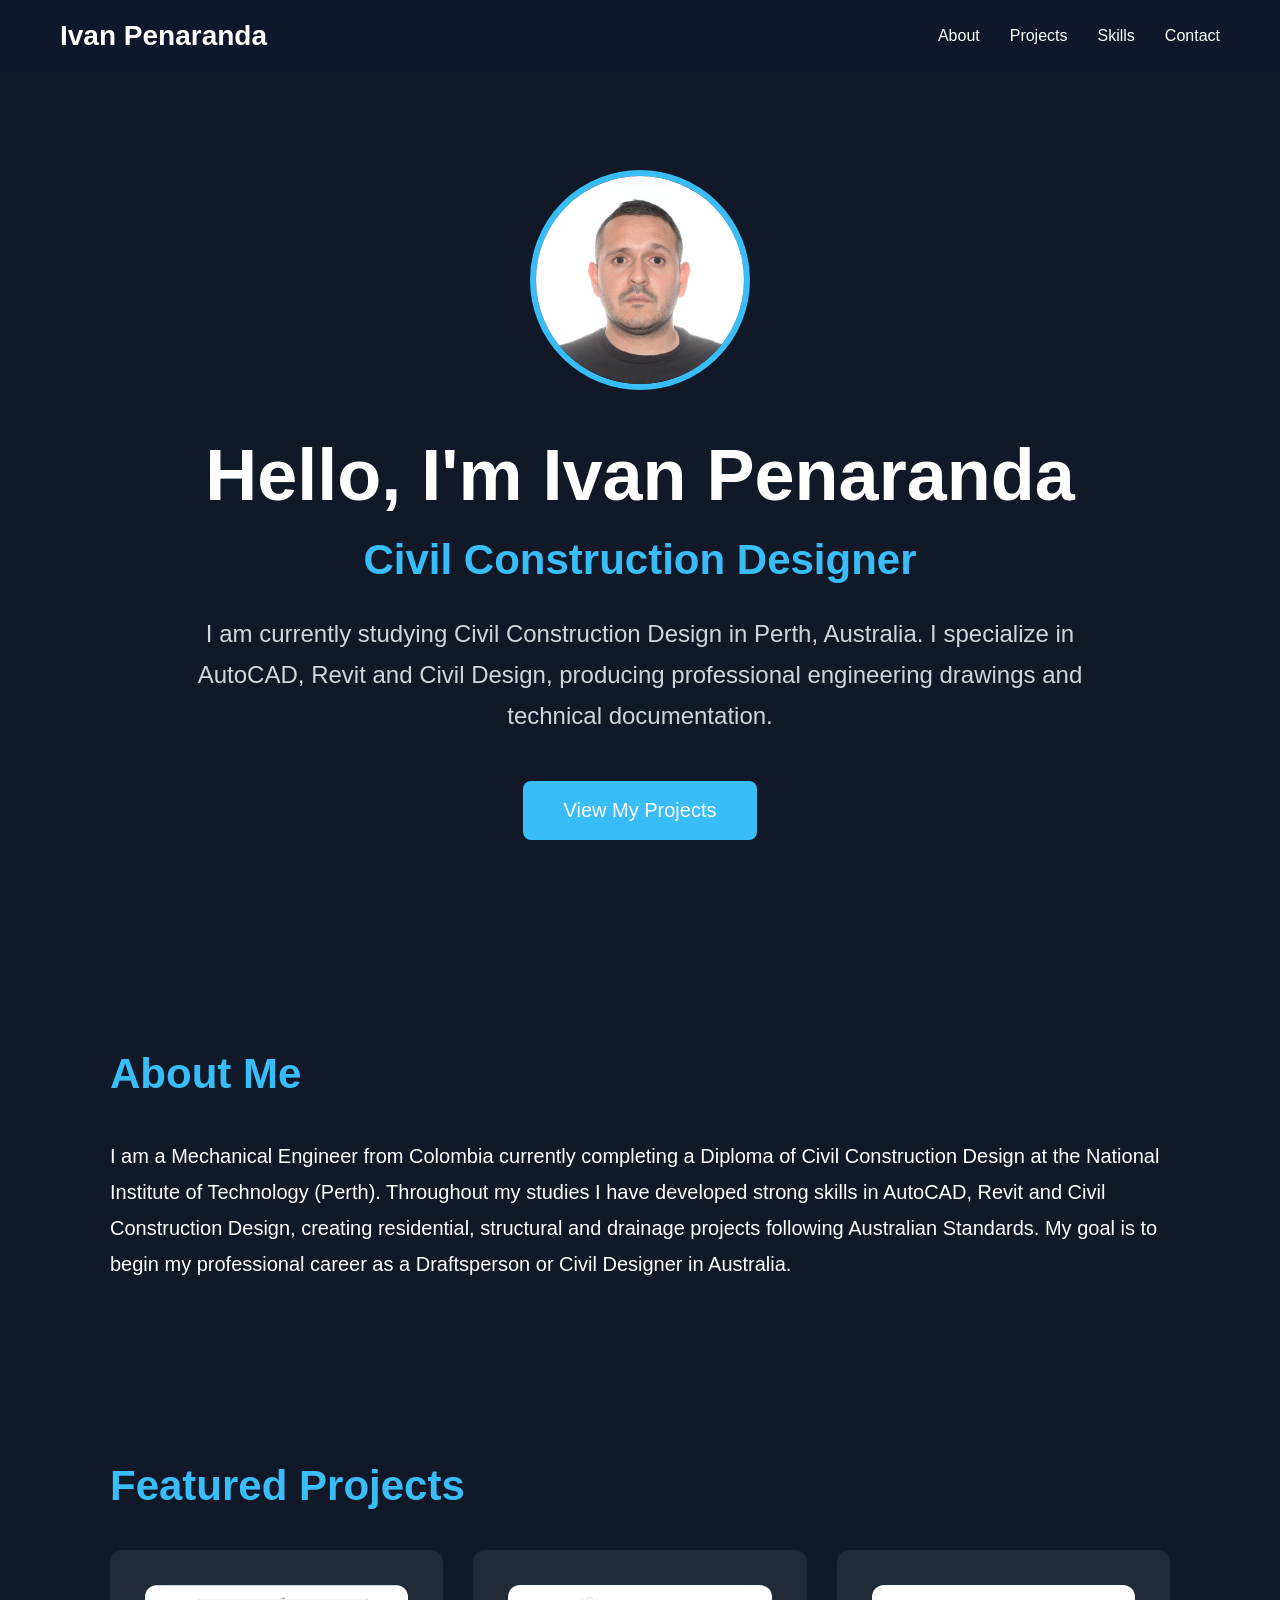
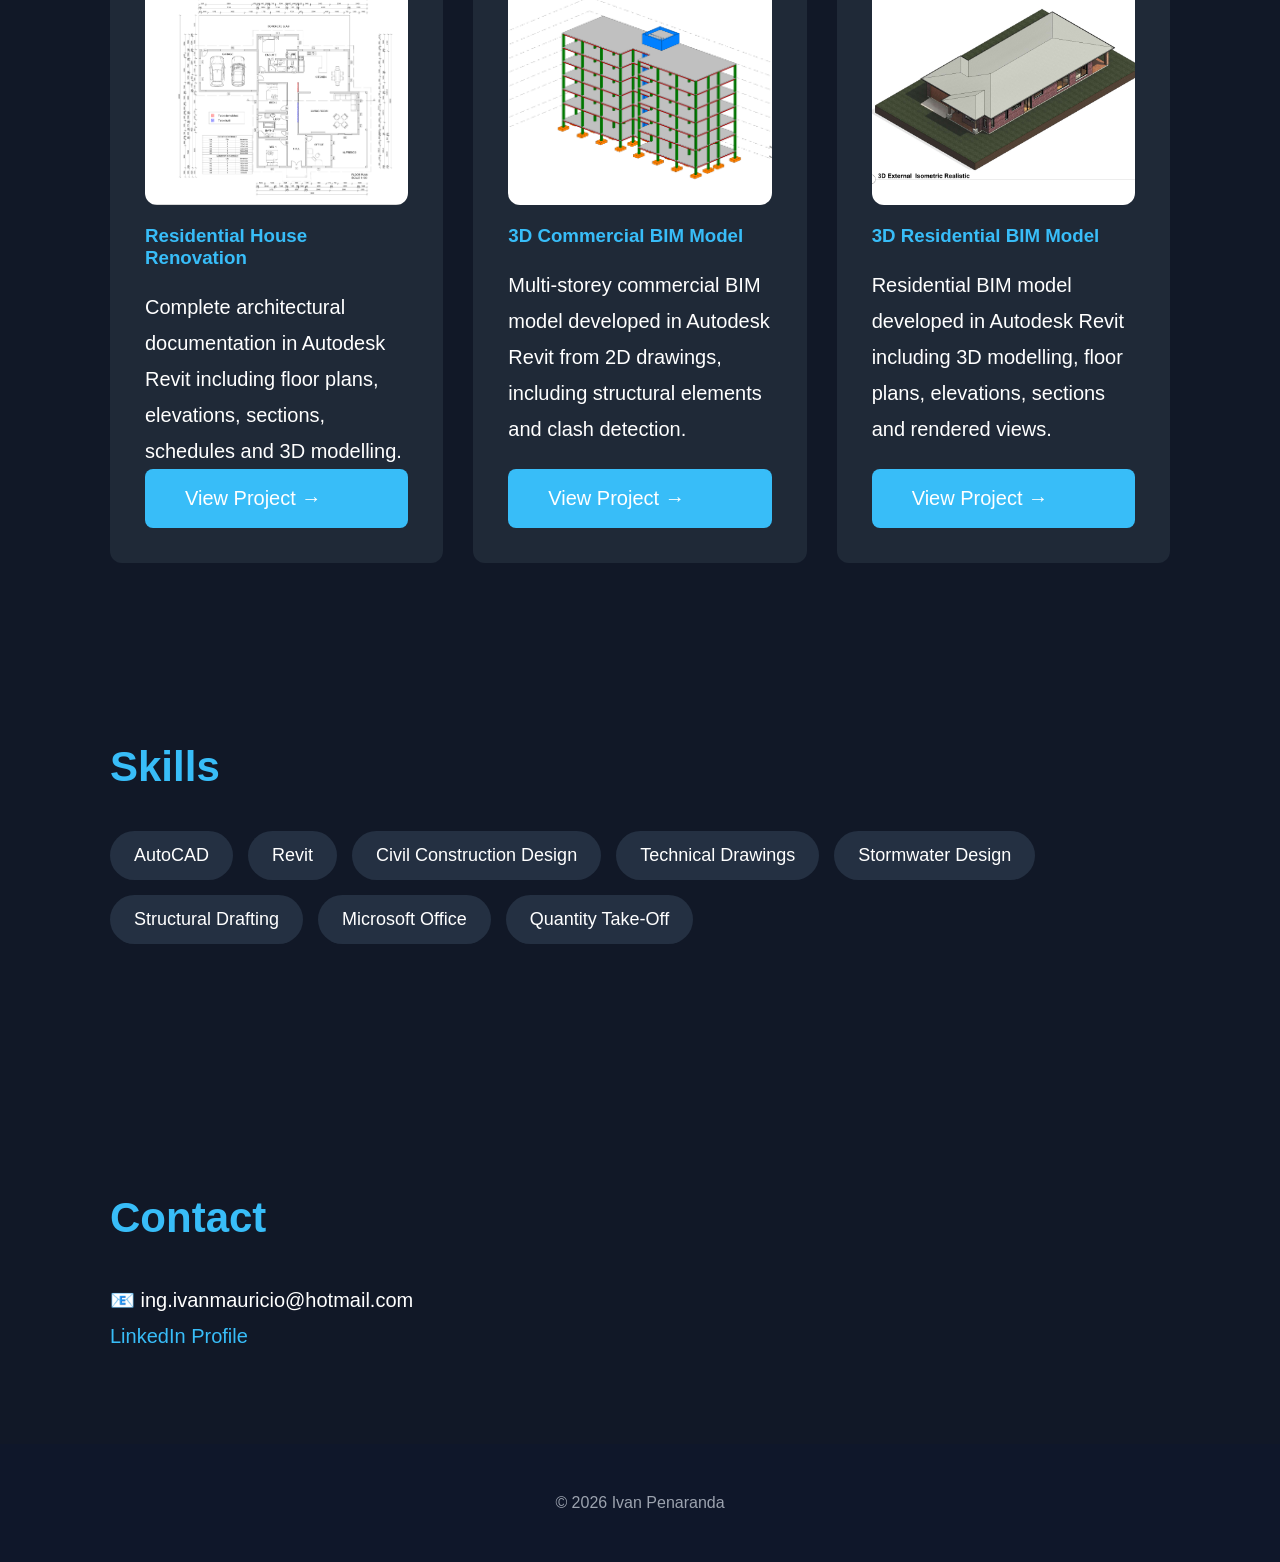
==== index.html @ df00fd28 "qw" ====
<!DOCTYPE html>
<html lang="en">

<head>
    <meta charset="UTF-8">
    <meta name="viewport" content="width=device-width, initial-scale=1.0">

    <title>Ivan Penaranda | Portfolio</title>

    <link rel="stylesheet" href="style.css">
</head>

<body>

    <header>

        <nav>

            <div class="logo">
                Ivan Penaranda
            </div>

            <ul>

                <li><a href="#about">About</a></li>

                <li><a href="#projects">Projects</a></li>

                <li><a href="#skills">Skills</a></li>

                <li><a href="#contact">Contact</a></li>

            </ul>

        </nav>

    </header>

    <section class="hero">

        <img src="images/profile.jpg" alt="Ivan Penaranda">

        <h1>Hello, I'm Ivan Penaranda</h1>

        <h2>Civil Construction Designer</h2>

        <p>

            I am currently studying Civil Construction Design in Perth, Australia.
            I specialize in AutoCAD, Revit and Civil Design, producing professional engineering drawings and technical documentation.

        </p>

        <a href="#projects" class="button">
            View My Projects
        </a>

    </section>

    <section id="about">

        <h2>About Me</h2>

        <p>

            I am a Mechanical Engineer from Colombia currently completing a Diploma of Civil Construction Design at the National Institute of Technology (Perth).

            Throughout my studies I have developed strong skills in AutoCAD, Revit and Civil Construction Design, creating residential, structural and drainage projects following Australian Standards.

            My goal is to begin my professional career as a Draftsperson or Civil Designer in Australia.

        </p>

    </section>

    <section id="projects">

        <h2>Featured Projects</h2>

        <div class="cards">

            <div class="card">

                <img
        src="images/projects/house-renovation.jpg"
        alt="Residential House Renovation"
        class="project-cover"
    >

    <h3>Residential House Renovation</h3>

    <p>
        Complete architectural documentation in Autodesk Revit including floor plans, elevations, sections, schedules and 3D modelling.
    </p>

    <a href="projects/residential-house-renovation/" class="button">
        View Project →
    </a>

</div>

            <div class="card">

                <img
        src="images/projects/commercial-bim.jpg"
        alt="3D Commercial BIM Model"
        class="project-cover"
    >

    <h3>3D Commercial BIM Model</h3>

    <p>
        Multi-storey commercial BIM model developed in Autodesk Revit from 2D drawings, including structural elements and clash detection.
    </p>

    <a href="projects/commercial-bim-model/" class="button">
        View Project →
    </a>

</div>

            <div class="card">

                <img
        src="images/projects/residential-bim.jpg"
        alt="3D Residential BIM Model"
        class="project-cover"
    >

    <h3>3D Residential BIM Model</h3>

    <p>
        Residential BIM model developed in Autodesk Revit including 3D modelling, floor plans, elevations, sections and rendered views.
    </p>

    <a href="projects/residential-bim-model/" class="button">
        View Project →
    </a>

</div>

        </div>

    </section>

    <section id="skills">

        <h2>Skills</h2>

        <div class="skills">

            <span>AutoCAD</span>

            <span>Revit</span>

            <span>Civil Construction Design</span>

            <span>Technical Drawings</span>

            <span>Stormwater Design</span>

            <span>Structural Drafting</span>

            <span>Microsoft Office</span>

            <span>Quantity Take-Off</span>

        </div>

    </section>

    <section id="contact">

        <h2>Contact</h2>

        <p>

            📧 ing.ivanmauricio@hotmail.com

        </p>

        <p>

            <a href="https://www.linkedin.com/in/ivan-penaranda-3855b3202/" target="_blank">

                LinkedIn Profile

            </a>

        </p>

    </section>

    <footer>

        © 2026 Ivan Penaranda

    </footer>

</body>

</html>
---- style.css ----
*{
    margin:0;
    padding:0;
    box-sizing:border-box;
}

html{
    scroll-behavior:smooth;
}

body{

    font-family:Arial, Helvetica, sans-serif;
    background:#111827;
    color:white;

}

header{

    background:#0f172a;
    position:fixed;
    width:100%;
    top:0;
    z-index:1000;

}

nav{

    max-width:1200px;
    margin:auto;

    display:flex;

    justify-content:space-between;

    align-items:center;

    padding:20px;

}

.logo{

    font-size:28px;
    font-weight:bold;

}

nav ul{

    display:flex;
    list-style:none;

}

nav li{

    margin-left:30px;

}

nav a{

    color:white;
    text-decoration:none;
    transition:.3s;

}

nav a:hover{

    color:#38bdf8;

}

.hero{

    max-width:1100px;

    margin:auto;

    padding:170px 20px 120px;

    text-align:center;

}

.hero img{

    width:220px;

    height:220px;

    border-radius:50%;

    object-fit:cover;

    border:6px solid #38bdf8;

    margin-bottom:40px;

}

.hero h1{

    font-size:72px;

    margin-bottom:20px;

}

.hero h2{

    color:#38bdf8;

    font-size:42px;

    margin-bottom:30px;

}

.hero p{

    font-size:24px;

    color:#d1d5db;

    max-width:900px;

    margin:auto;

    line-height:1.7;

}

.button{

    display:inline-block;

    margin-top:45px;

    padding:18px 40px;

    background:#38bdf8;

    color:white;

    border-radius:8px;

    text-decoration:none;

    font-size:20px;

}

section{

    max-width:1100px;

    margin:auto;

    padding:90px 20px;

}

section h2{

    font-size:42px;

    margin-bottom:40px;

    color:#38bdf8;

}

section p{

    font-size:20px;

    line-height:1.8;

}

.cards{

    display:grid;

    grid-template-columns:repeat(auto-fit,minmax(300px,1fr));

    gap:30px;

}

.card{

    background:#1f2937;

    padding:35px;

    border-radius:12px;

}

.card h3{

    margin-bottom:20px;

    color:#38bdf8;

}

.skills{

    display:flex;

    flex-wrap:wrap;

    gap:15px;

}

.skills span{

    background:#38bdf8;

    padding:15px 25px;

    border-radius:40px;

    font-size:18px;

}

#contact a{

    color:#38bdf8;

    text-decoration:none;

}

footer{

    padding:50px;

    text-align:center;

    background:#0f172a;

    color:#9ca3af;

}

/* ===========================
   PROJECT DETAIL PAGE
=========================== */

.project-detail{
    width:90%;
    max-width:1200px;
    margin:120px auto 80px;
}

.project-detail h1{
    font-size:56px;
    color:white;
    margin-bottom:10px;
}

.project-subtitle{
    font-size:24px;
    color:#38bdf8;
    margin-bottom:50px;
}

.project-info{
    display:grid;
    grid-template-columns:repeat(auto-fit,minmax(250px,1fr));
    gap:20px;
    margin-bottom:60px;
}

.project-info div{
    background:#1f2937;
    padding:20px;
    border-radius:12px;
}

.project-detail h2{
    margin-top:70px;
    margin-bottom:30px;
    color:#38bdf8;
    font-size:40px;
}

.project-detail p{
    font-size:22px;
    line-height:1.8;
}

.gallery{
    display:grid;
    grid-template-columns:repeat(auto-fit,minmax(320px,1fr));
    gap:30px;
}

.gallery a{
    text-decoration:none;
    color:white;
}

.gallery img{
    width:100%;
    border-radius:12px;
    transition:.3s;
    box-shadow:0 10px 30px rgba(0,0,0,.35);
}

.gallery img:hover{
    transform:scale(1.03);
}

.gallery p{
    text-align:center;
    margin-top:15px;
    font-size:20px;
    color:white;
}

.hero-slider{

    width:100%;

    height:520px;

    position:relative;

    overflow:hidden;

    border-radius:18px;

    margin-bottom:60px;

}

.hero-slider img{

    position:absolute;

    width:100%;

    height:100%;

    object-fit:cover;

    opacity:0;

    transition:opacity 1s ease;

}

.hero-slider img.active{

    opacity:1;

}

.skills{
    display:flex;
    flex-wrap:wrap;
    gap:15px;
    margin:40px 0 70px;
}

.skills span{
    background:#243042;
    color:white;
    padding:14px 24px;
    border-radius:40px;
    font-size:18px;
    transition:.3s;
}

.skills span:hover{
    background:#38bdf8;
    transform:translateY(-4px);
}

/*==========================
PROJECT HIGHLIGHTS
===========================*/

.project-highlights{

    display:grid;

    grid-template-columns:repeat(auto-fit,minmax(320px,1fr));

    gap:30px;

    margin-top:35px;

    margin-bottom:70px;

}

.highlight-card{

    background:#1f2937;

    border-radius:15px;

    padding:30px;

    transition:.35s;

}

.highlight-card:hover{

    transform:translateY(-8px);

    box-shadow:0 15px 40px rgba(0,0,0,.35);

}

.highlight-card h3{

    color:#38bdf8;

    margin-bottom:20px;

}

.highlight-card p{

    font-size:18px;

    line-height:1.8;

}

/* ===========================
   Project Card Images
=========================== */

.project-cover{
    width:100%;
    height:220px;
    object-fit:cover;
    display:block;
    border-radius:12px;
    margin-bottom:20px;
    transition:0.35s;
}

.card{
    overflow:hidden;
}

.card:hover .project-cover{
    transform:scale(1.05);
}

.cards{
    align-items:stretch;
}

.card{
    display:flex;
    flex-direction:column;
}

.card .button{
    margin-top:auto;
}
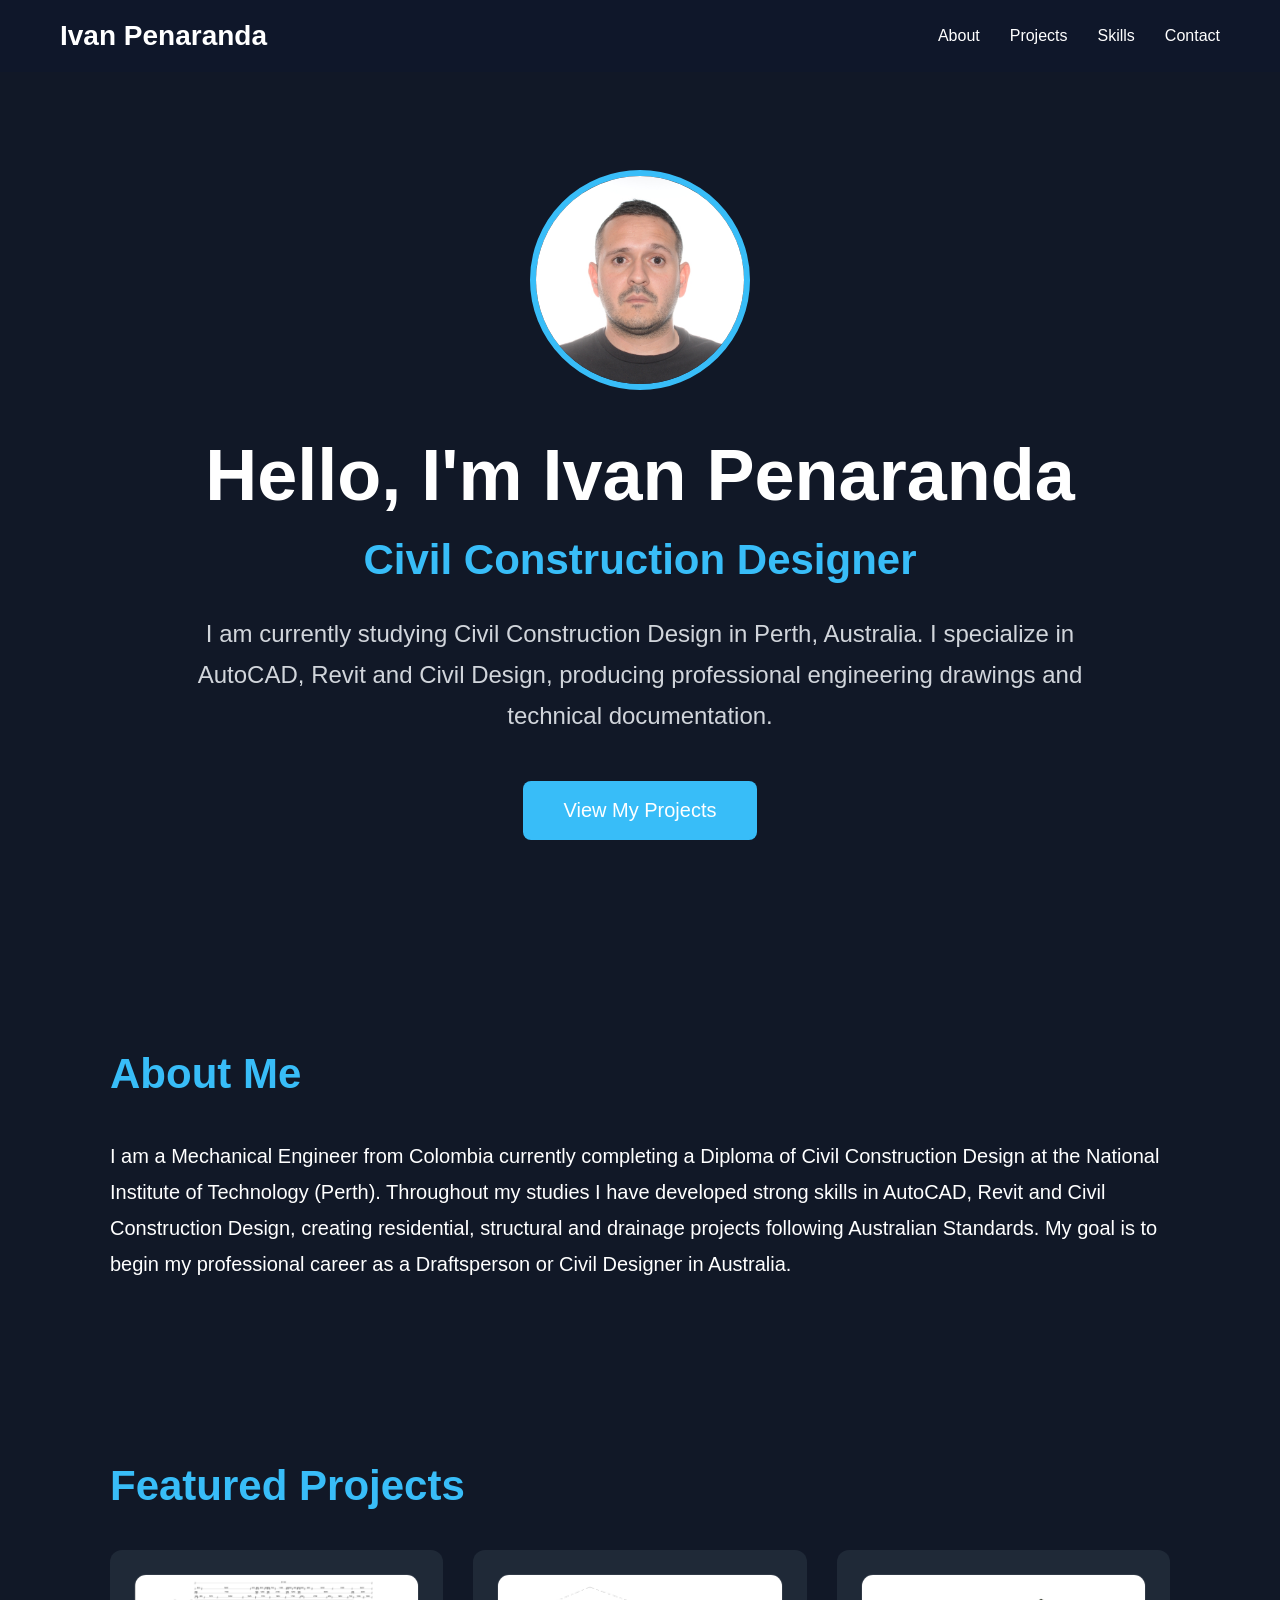
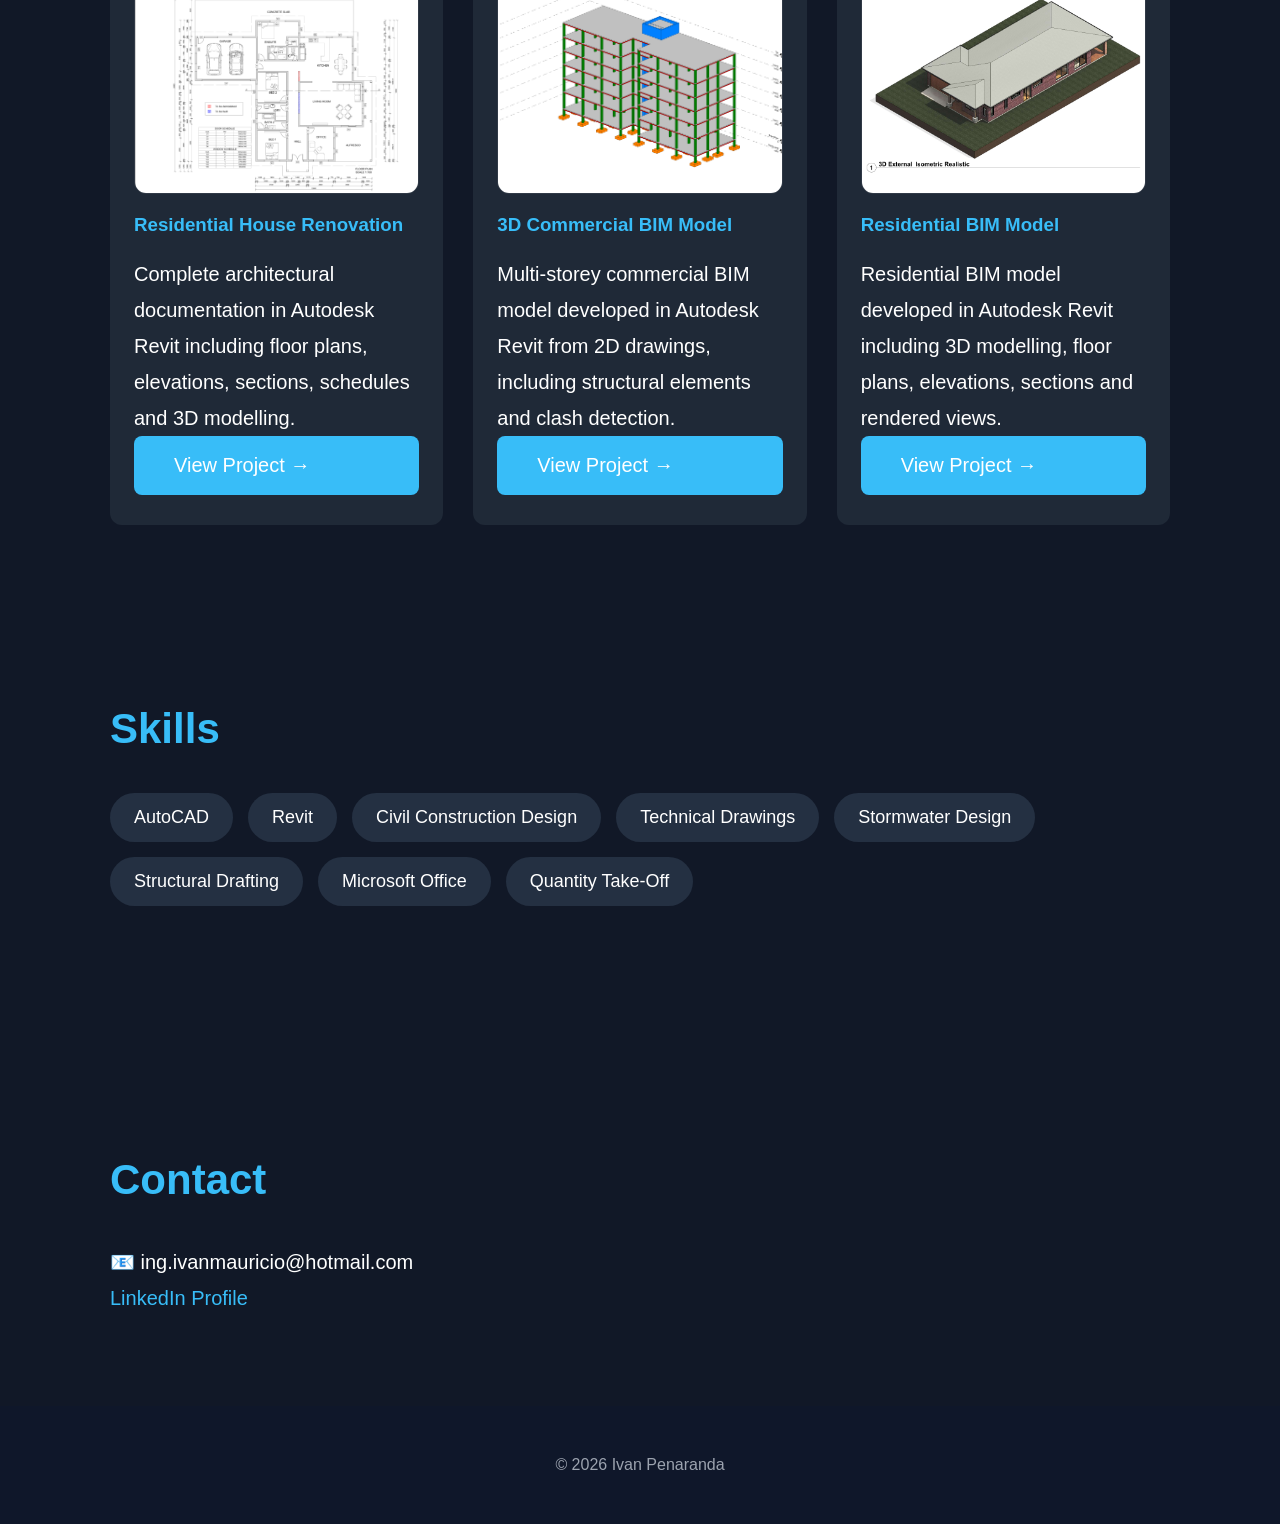
==== commit 2ea61c62: "qwqw" ====
--- a/index.html
+++ b/index.html
@@ -127,7 +127,7 @@
         class="project-cover"
     >
 
-    <h3>3D Residential BIM Model</h3>
+    <h3>Residential BIM Model</h3>
 
     <p>
         Residential BIM model developed in Autodesk Revit including 3D modelling, floor plans, elevations, sections and rendered views.
--- a/style.css
+++ b/style.css
@@ -197,7 +197,7 @@
 
     background:#1f2937;
 
-    padding:35px;
+    padding: 24px 24px 30px;
 
     border-radius:12px;
 
@@ -454,6 +454,7 @@
     border-radius:12px;
     margin-bottom:20px;
     transition:0.35s;
+    border: 1px solid rgba(255,255,255,0.08);
 }
 
 .card{
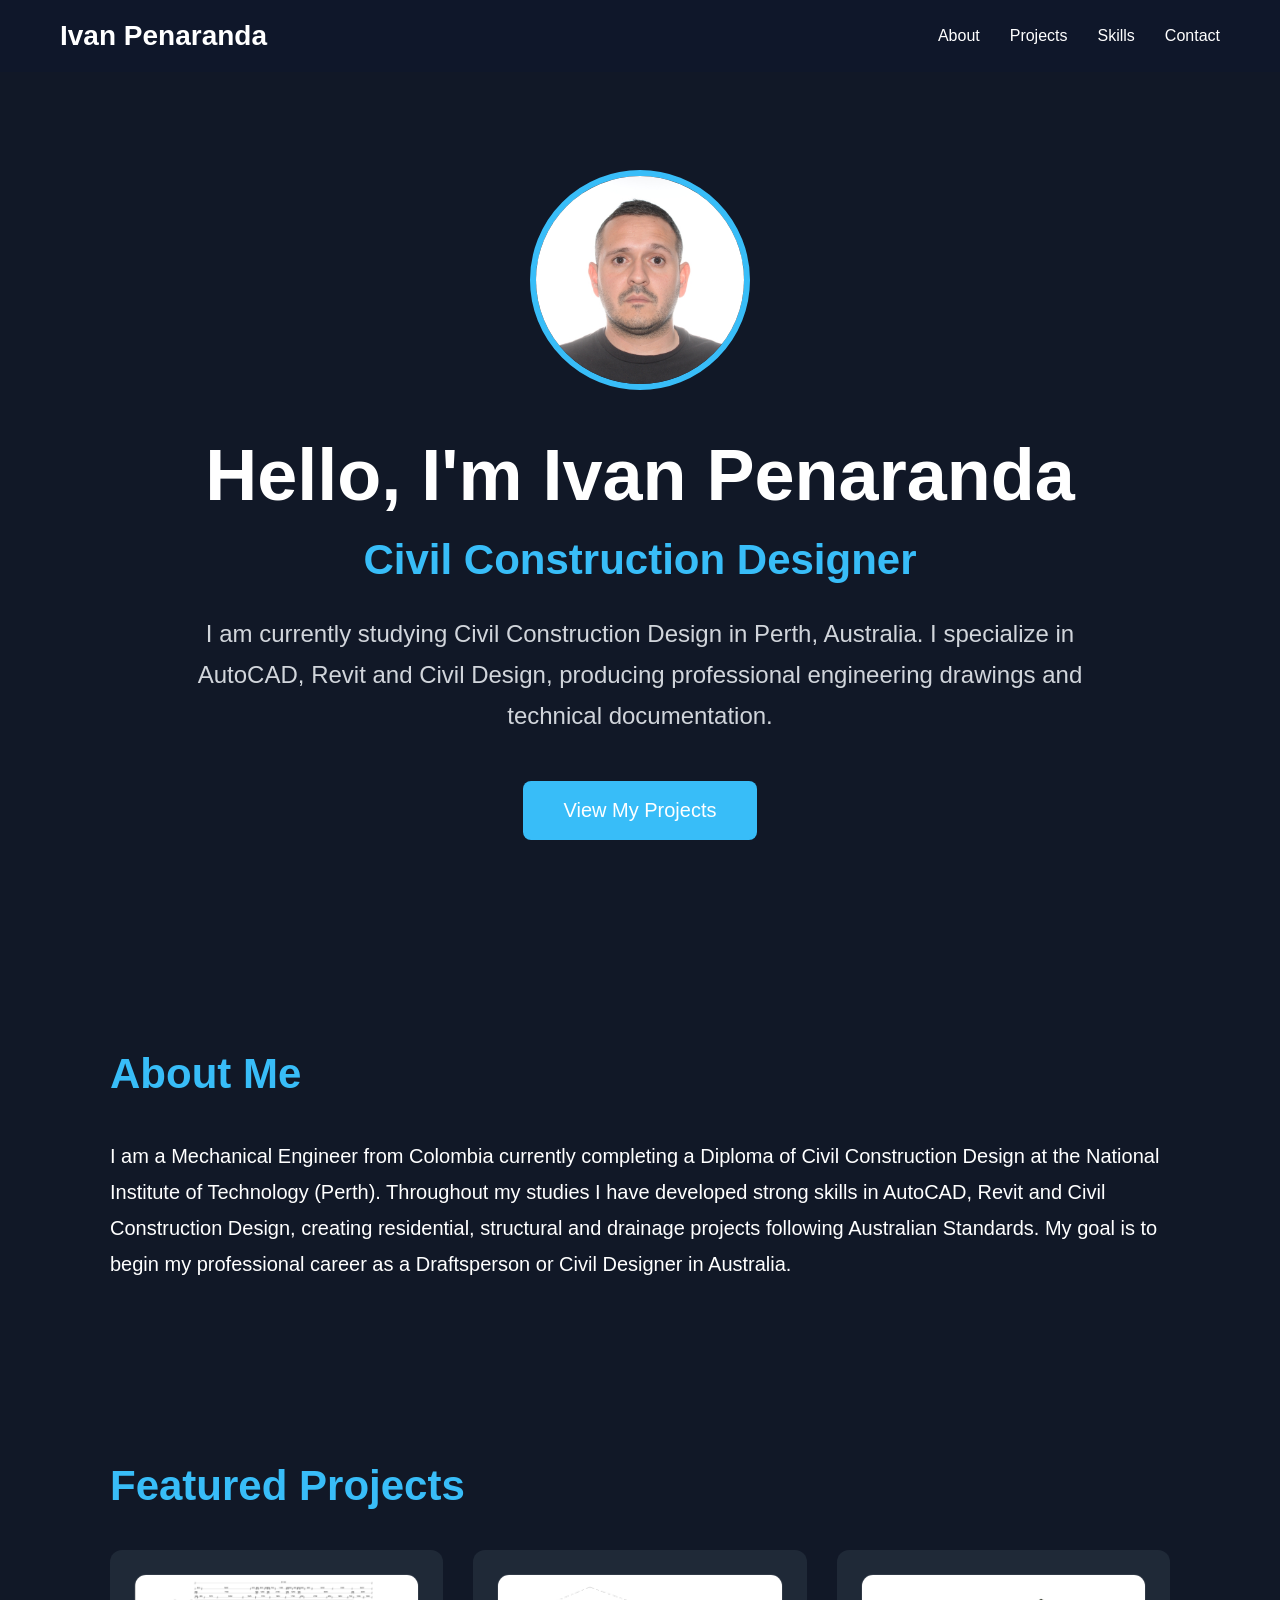
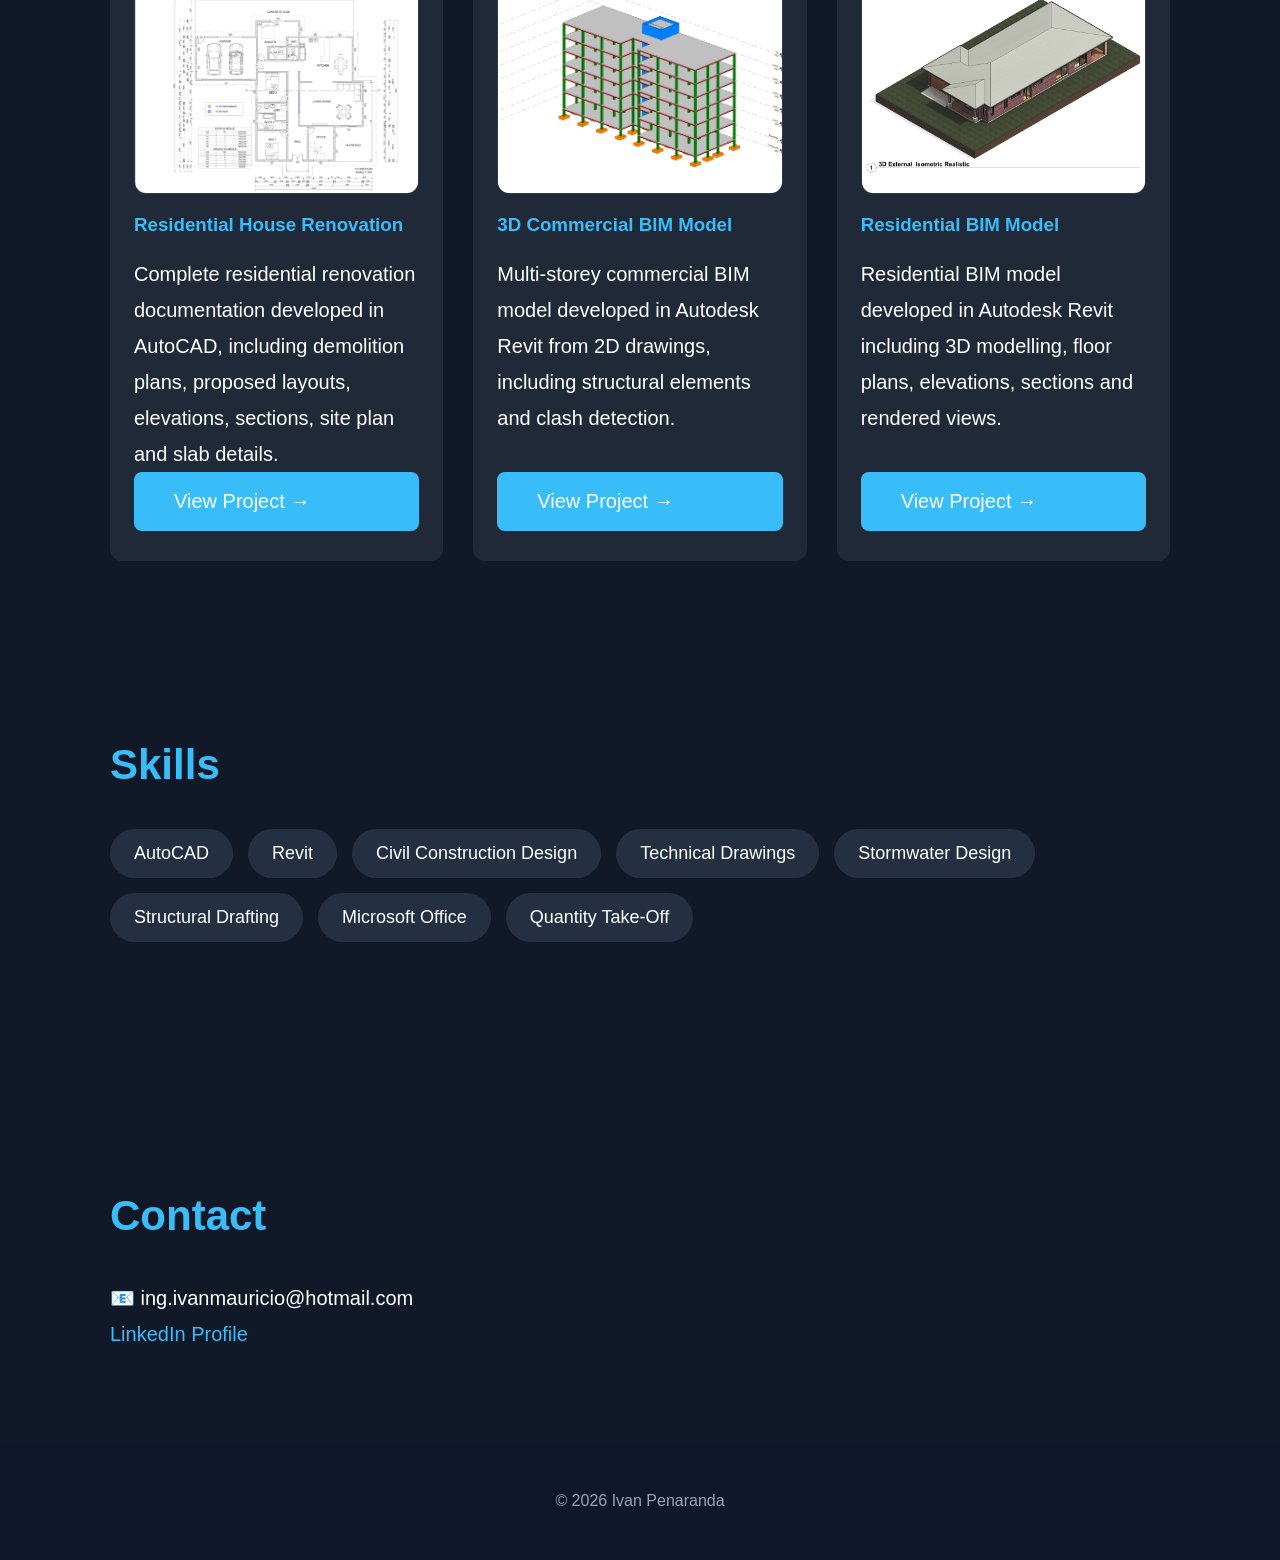
==== commit 719dcd49: "Update index.html" ====
--- a/index.html
+++ b/index.html
@@ -90,7 +90,10 @@
     <h3>Residential House Renovation</h3>
 
     <p>
-        Complete architectural documentation in Autodesk Revit including floor plans, elevations, sections, schedules and 3D modelling.
+        <p>
+    Complete residential renovation documentation developed in AutoCAD, including
+    demolition plans, proposed layouts, elevations, sections, site plan and slab details.
+</p>
     </p>
 
     <a href="projects/residential-house-renovation/" class="button">
--- a/style.css
+++ b/style.css
@@ -302,20 +302,24 @@
 
 .gallery{
     display:grid;
-    grid-template-columns:repeat(auto-fit,minmax(320px,1fr));
-    gap:30px;
+    grid-template-columns:repeat(auto-fit,minmax(350px,1fr));
+    gap:35px;
+    margin-top:40px;
 }
 
 .gallery a{
     text-decoration:none;
     color:white;
+    text-align:center;
 }
 
 .gallery img{
     width:100%;
-    border-radius:12px;
+    height:260px;
+    object-fit:contain;
+    background:white;
+    border-radius:14px;
     transition:.3s;
-    box-shadow:0 10px 30px rgba(0,0,0,.35);
 }
 
 .gallery img:hover{
@@ -330,35 +334,26 @@
 }
 
 .hero-slider{
-
     width:100%;
-
-    height:520px;
-
+    max-width:1400px;
+    height:500px;
     position:relative;
-
     overflow:hidden;
-
     border-radius:18px;
-
-    margin-bottom:60px;
-
+    margin:30px auto 60px;
+    background:#ffffff;
 }
 
 .hero-slider img{
-
     position:absolute;
-
+    inset:0;
     width:100%;
-
     height:100%;
-
-    object-fit:cover;
-
+    object-fit:contain;
+    object-position:center;
+    background:#ffffff;
     opacity:0;
-
     transition:opacity 1s ease;
-
 }
 
 .hero-slider img.active{
@@ -476,4 +471,34 @@
 
 .card .button{
     margin-top:auto;
+}
+
+.download-btn{
+    display:inline-block;
+    margin-top:30px;
+    padding:18px 40px;
+    background:#38bdf8;
+    color:white;
+    text-decoration:none;
+    border-radius:12px;
+    font-size:22px;
+    font-weight:bold;
+    transition:0.3s;
+}
+
+.download-btn:hover{
+    background:#0ea5e9;
+    transform:translateY(-3px);
+}
+
+@media (max-width: 900px){
+    .hero-slider{
+        height:360px;
+    }
+}
+
+@media (max-width: 600px){
+    .hero-slider{
+        height:260px;
+    }
 }
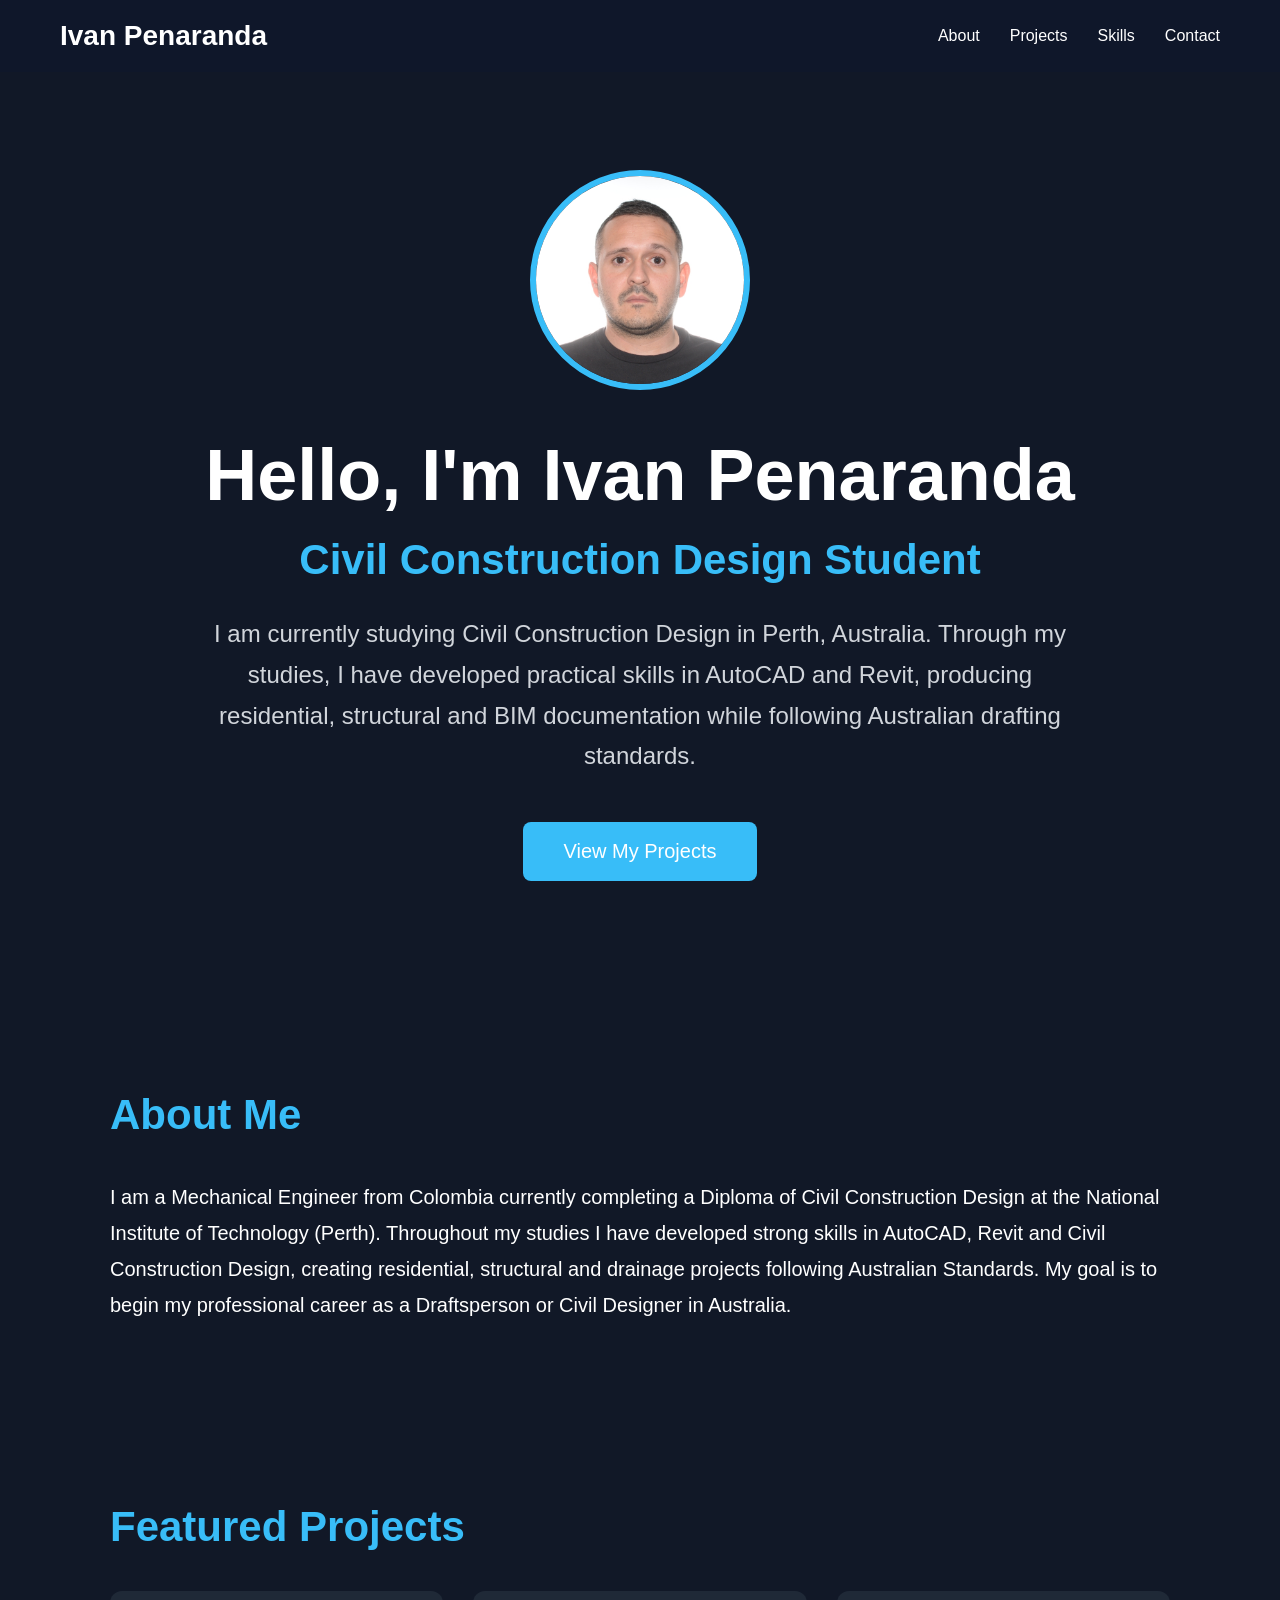
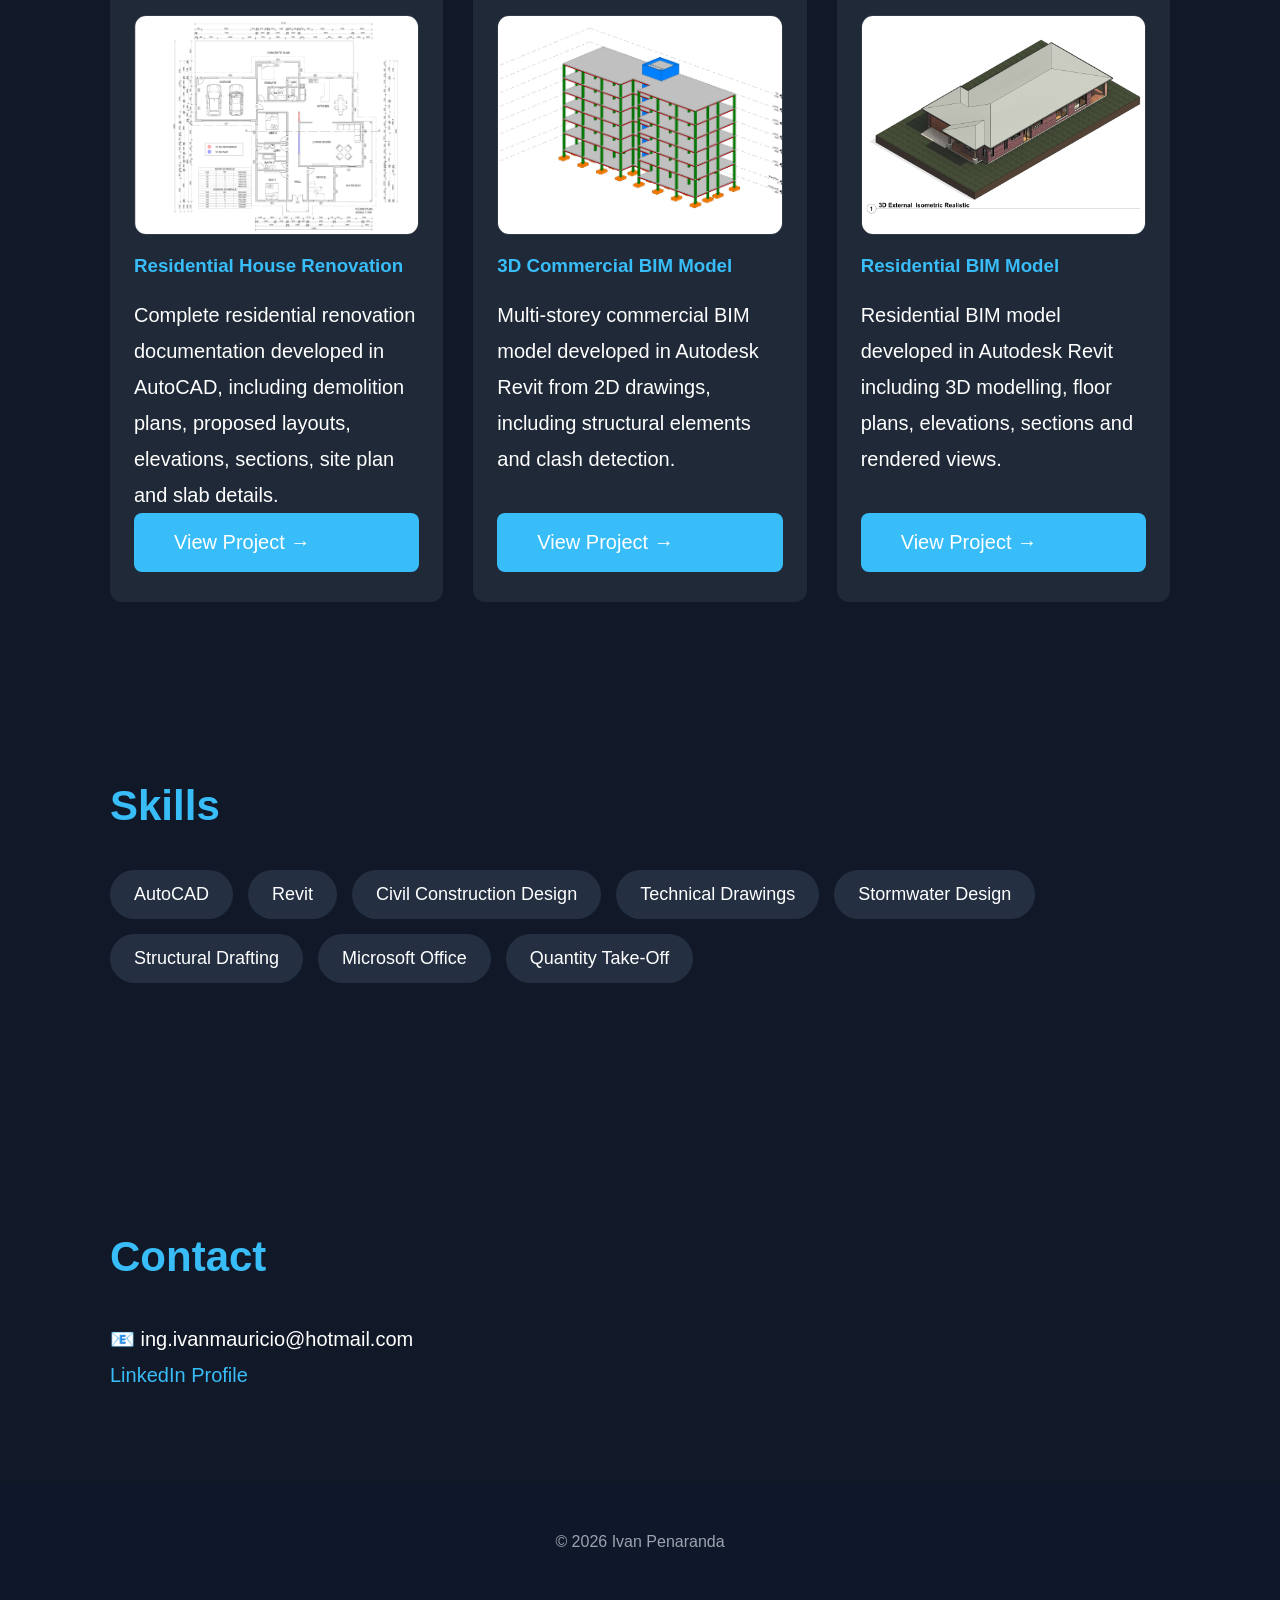
==== commit 14f7bef0: "Update index.html" ====
--- a/index.html
+++ b/index.html
@@ -42,12 +42,14 @@
 
         <h1>Hello, I'm Ivan Penaranda</h1>
 
-        <h2>Civil Construction Designer</h2>
-
-        <p>
-
-            I am currently studying Civil Construction Design in Perth, Australia.
-            I specialize in AutoCAD, Revit and Civil Design, producing professional engineering drawings and technical documentation.
+        <h2>Civil Construction Design Student</h2>
+
+        <p>
+
+    I am currently studying Civil Construction Design in Perth, Australia.
+    Through my studies, I have developed practical skills in AutoCAD and Revit,
+    producing residential, structural and BIM documentation while following
+    Australian drafting standards.
 
         </p>
 
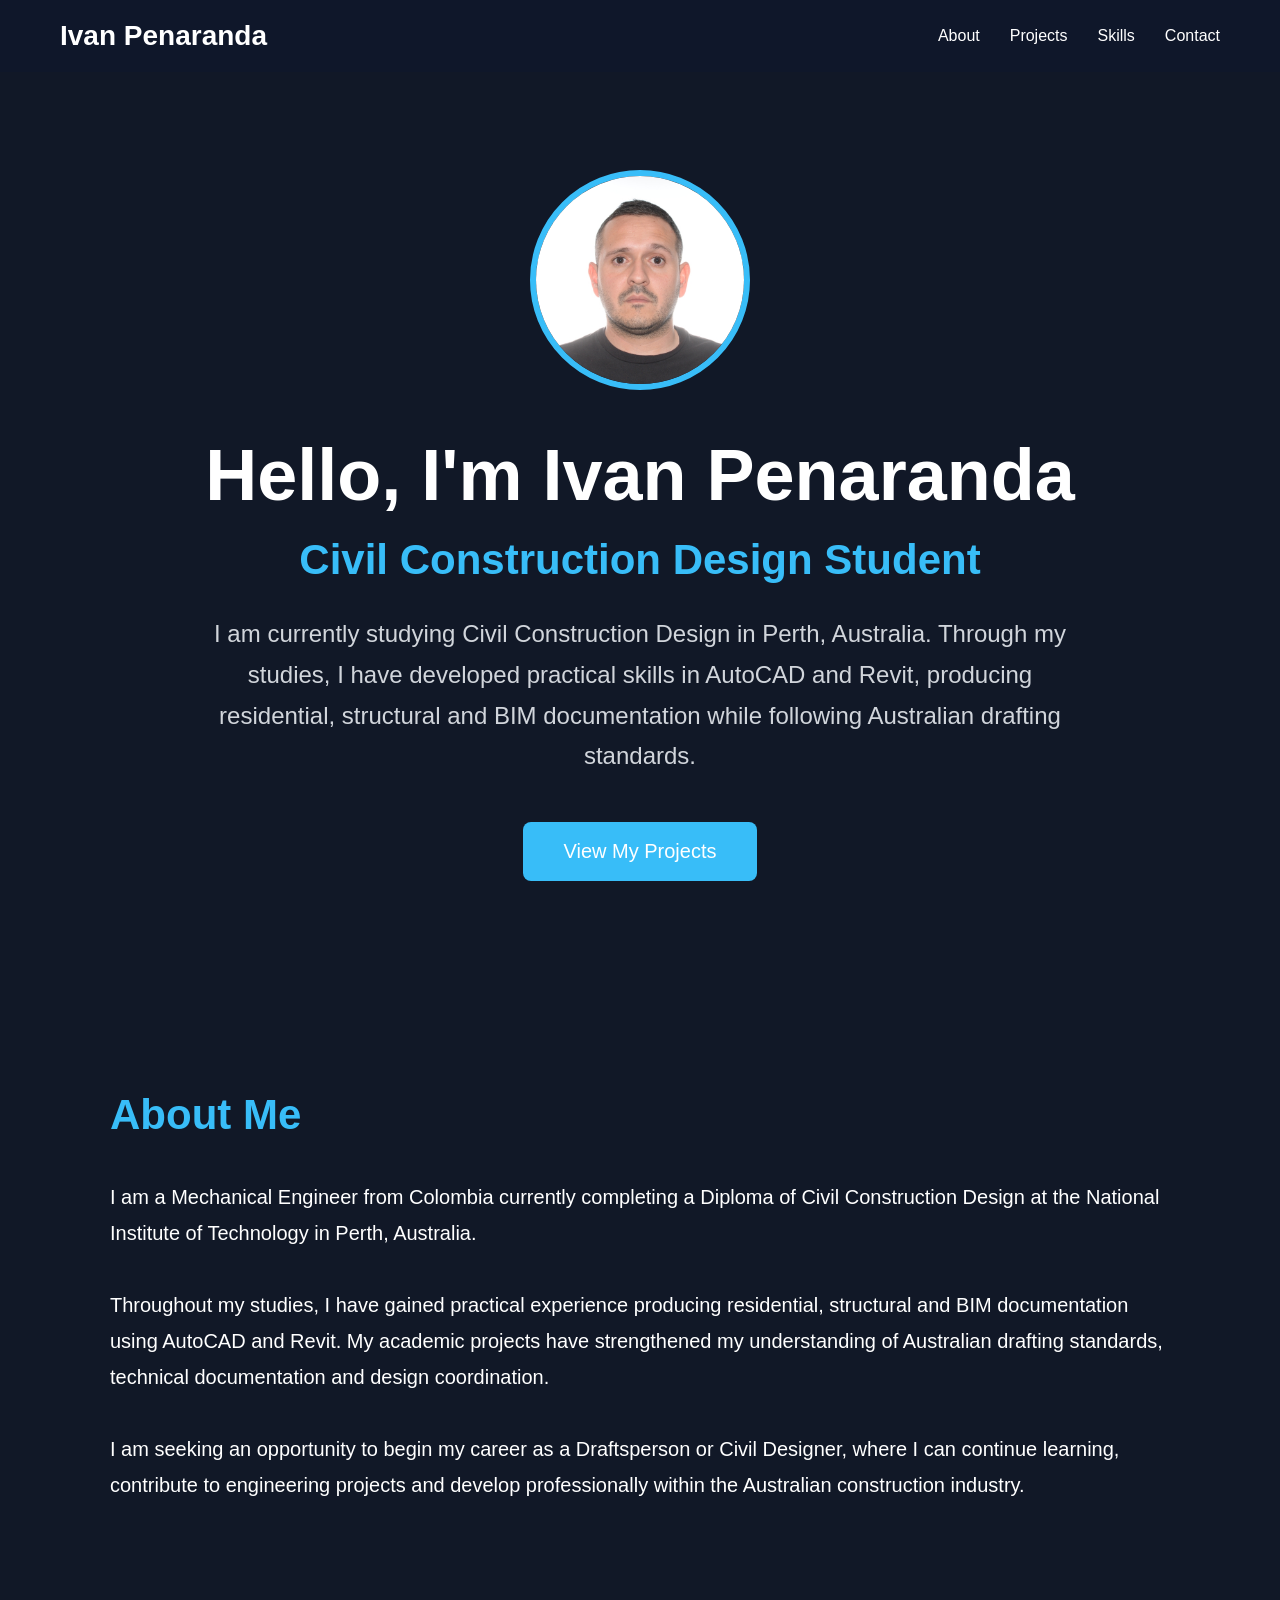
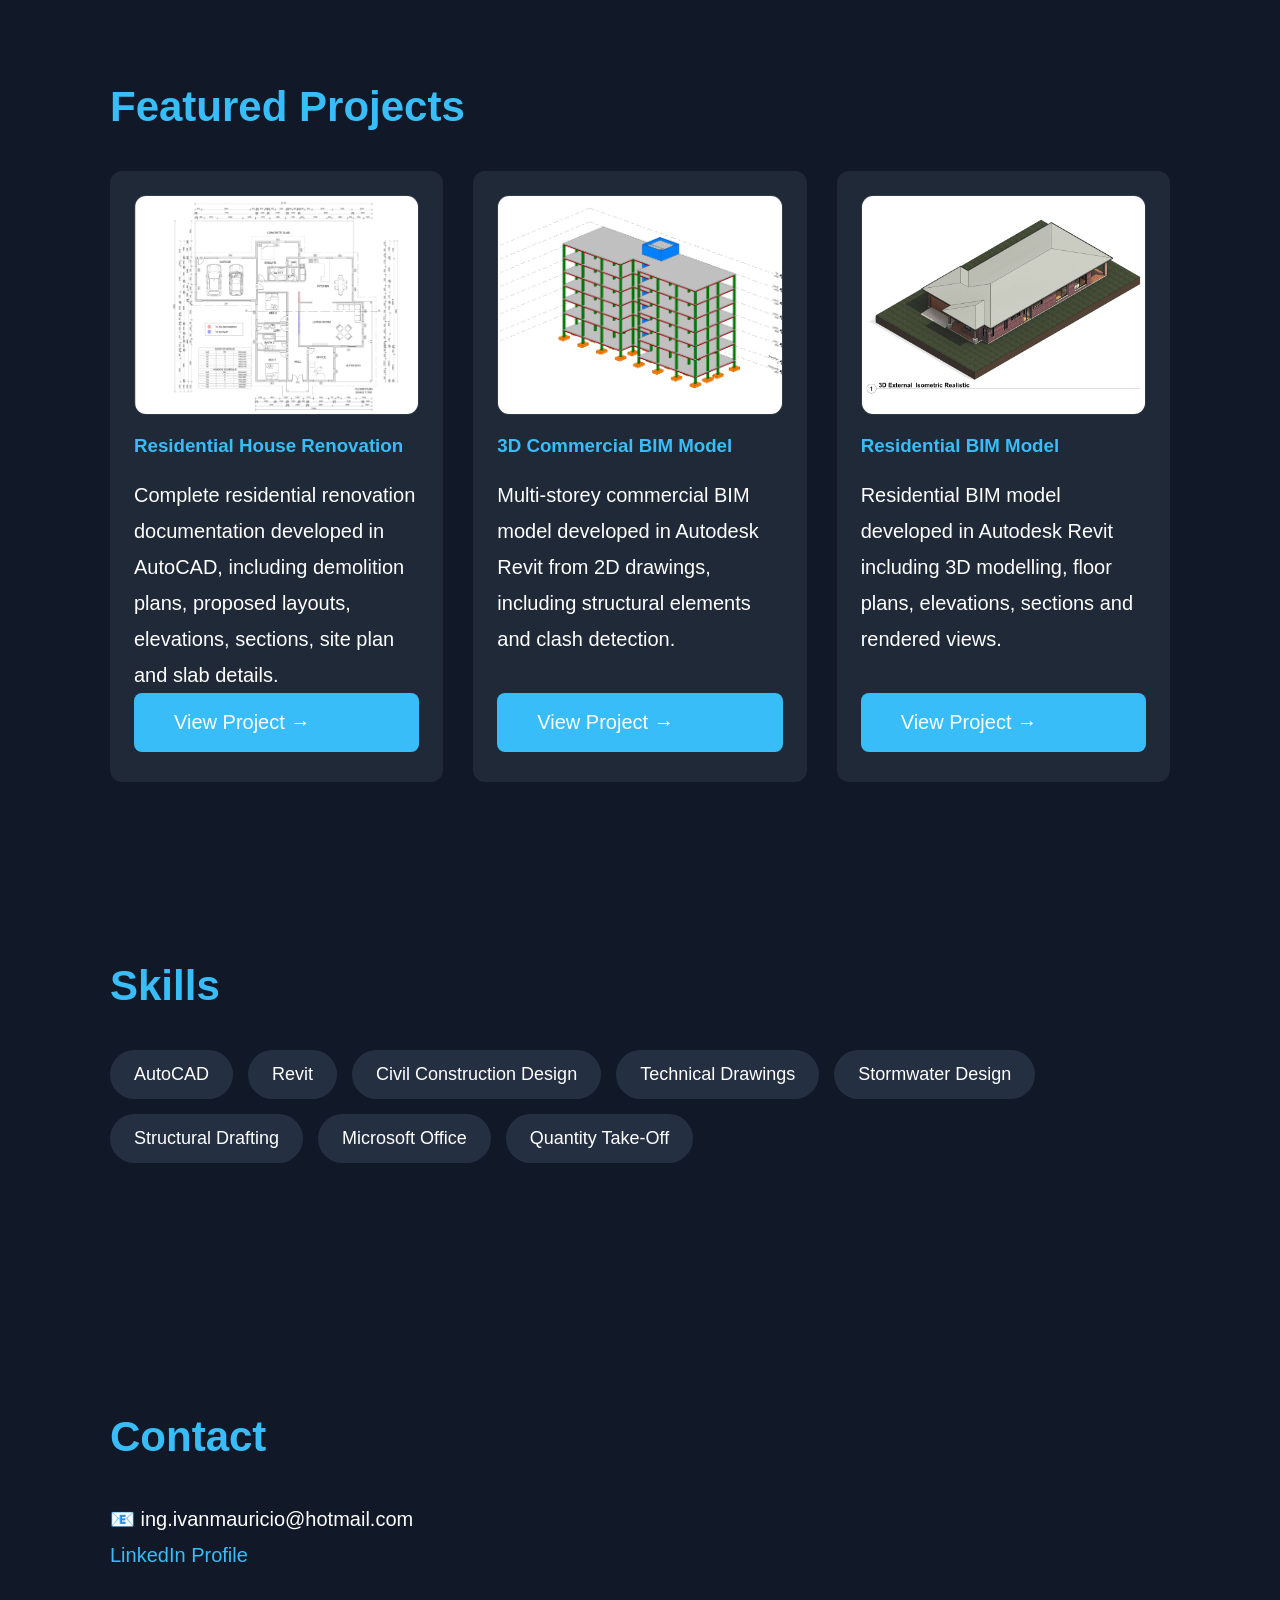
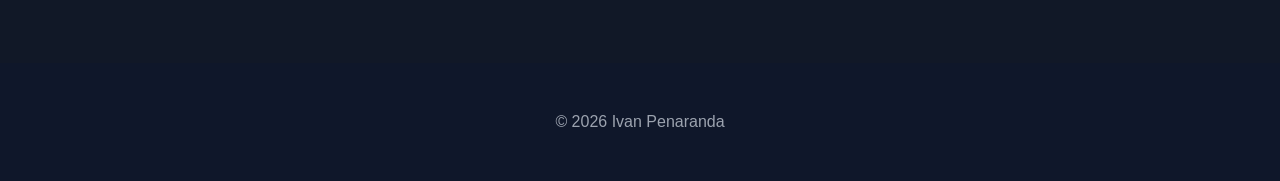
==== commit 23503a53: "Update index.html" ====
--- a/index.html
+++ b/index.html
@@ -64,14 +64,14 @@
         <h2>About Me</h2>
 
         <p>
-
-            I am a Mechanical Engineer from Colombia currently completing a Diploma of Civil Construction Design at the National Institute of Technology (Perth).
-
-            Throughout my studies I have developed strong skills in AutoCAD, Revit and Civil Construction Design, creating residential, structural and drainage projects following Australian Standards.
-
-            My goal is to begin my professional career as a Draftsperson or Civil Designer in Australia.
-
-        </p>
+    I am a Mechanical Engineer from Colombia currently completing a Diploma of Civil Construction Design at the National Institute of Technology in Perth, Australia.
+    <br><br>
+
+    Throughout my studies, I have gained practical experience producing residential, structural and BIM documentation using AutoCAD and Revit. My academic projects have strengthened my understanding of Australian drafting standards, technical documentation and design coordination.
+    <br><br>
+
+    I am seeking an opportunity to begin my career as a Draftsperson or Civil Designer, where I can continue learning, contribute to engineering projects and develop professionally within the Australian construction industry.
+</p>
 
     </section>
 
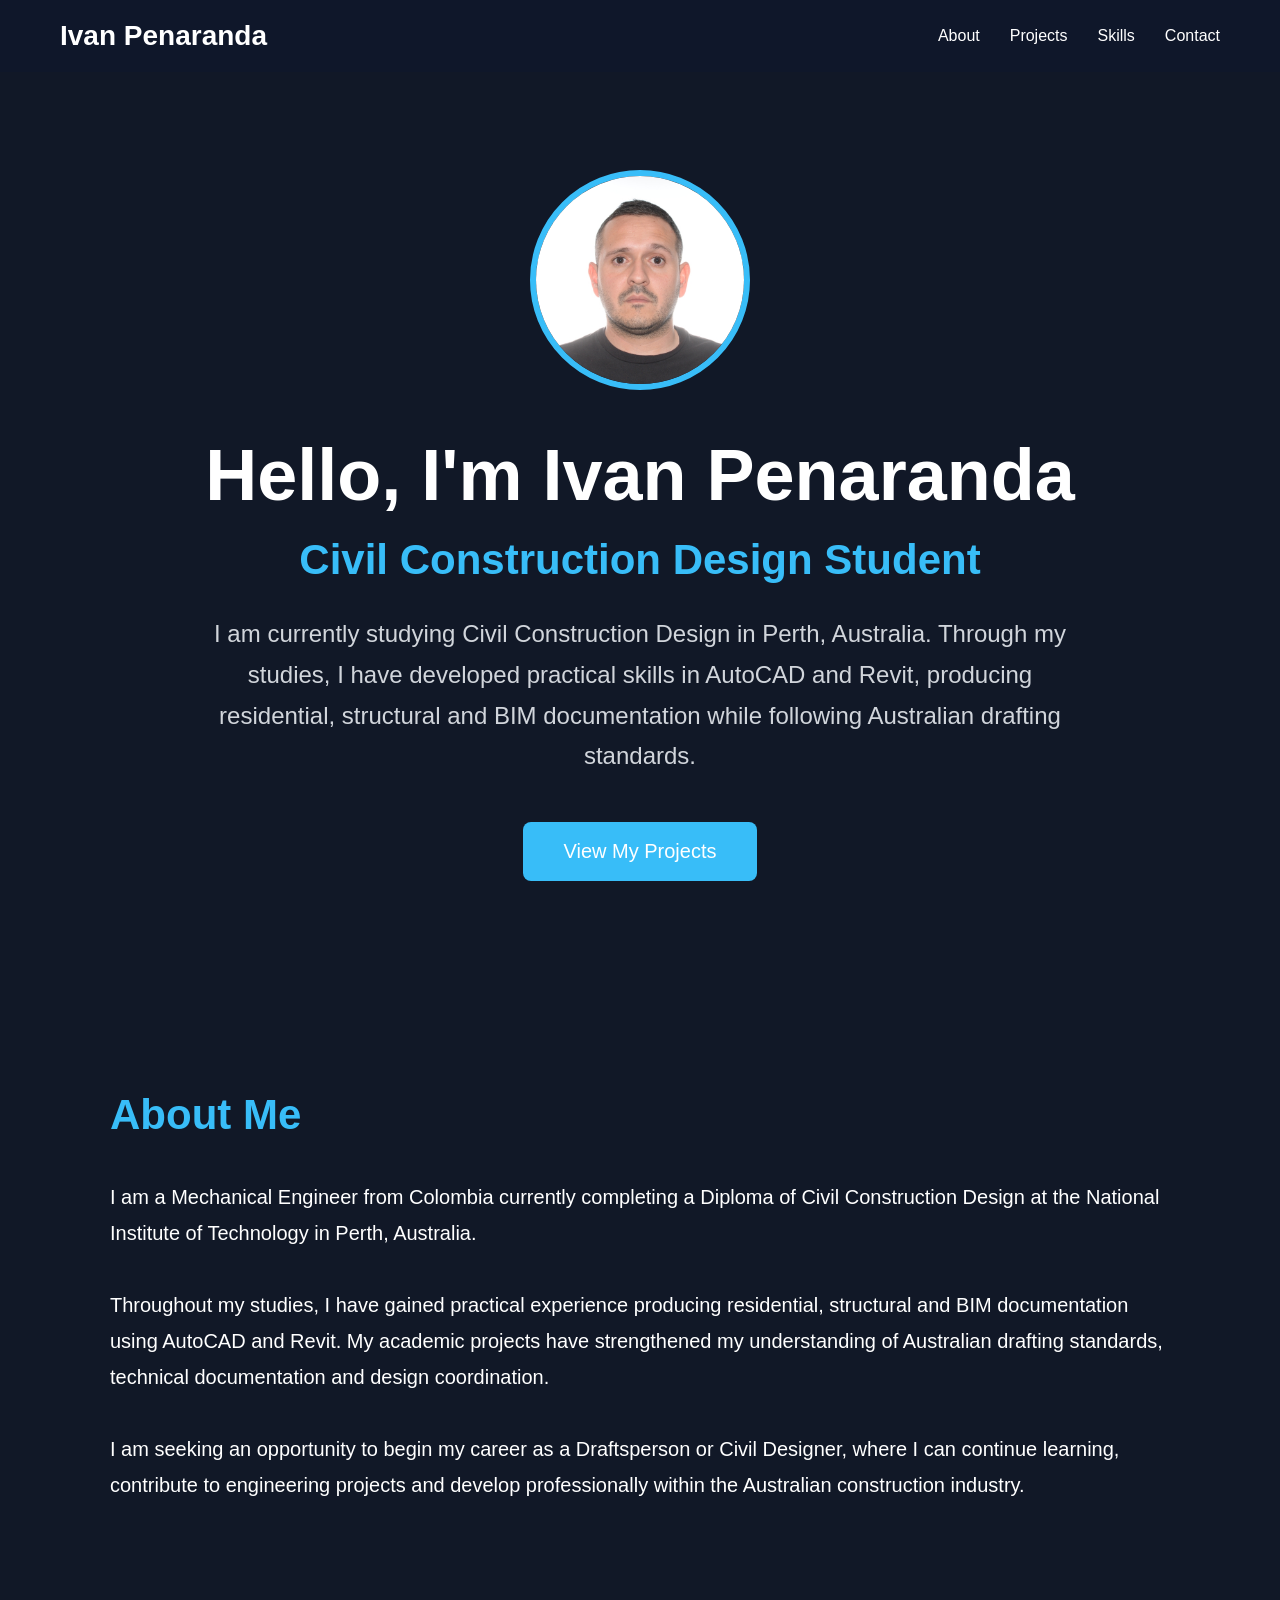
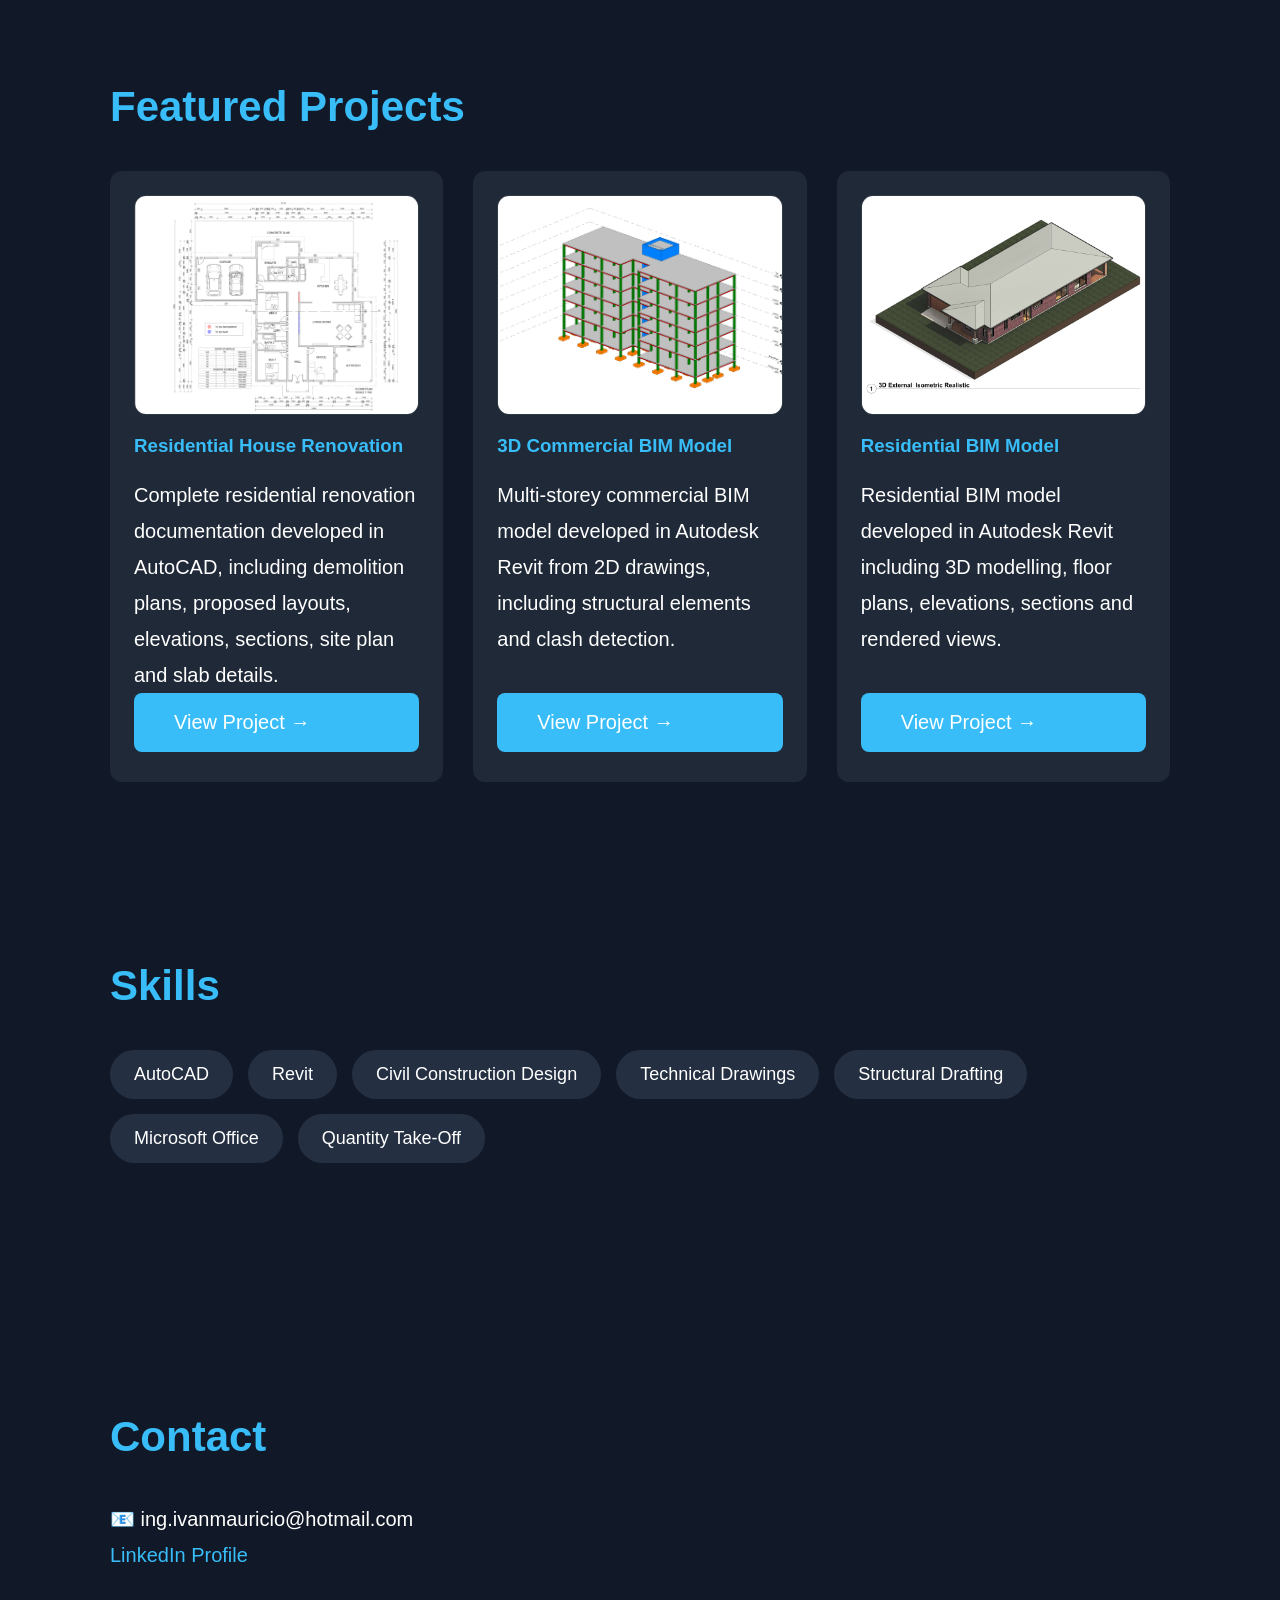
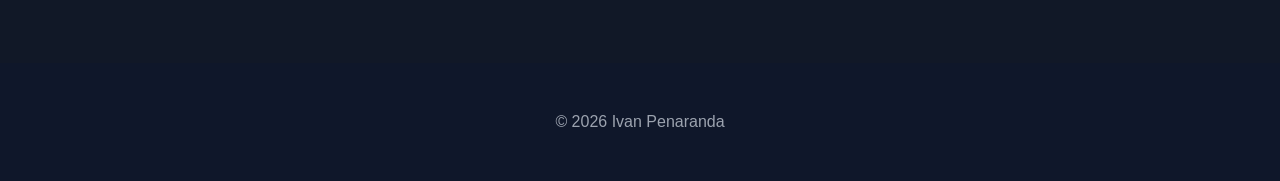
==== commit 5cef6e82: "Update index.html" ====
--- a/index.html
+++ b/index.html
@@ -162,7 +162,6 @@
 
             <span>Technical Drawings</span>
 
-            <span>Stormwater Design</span>
 
             <span>Structural Drafting</span>
 
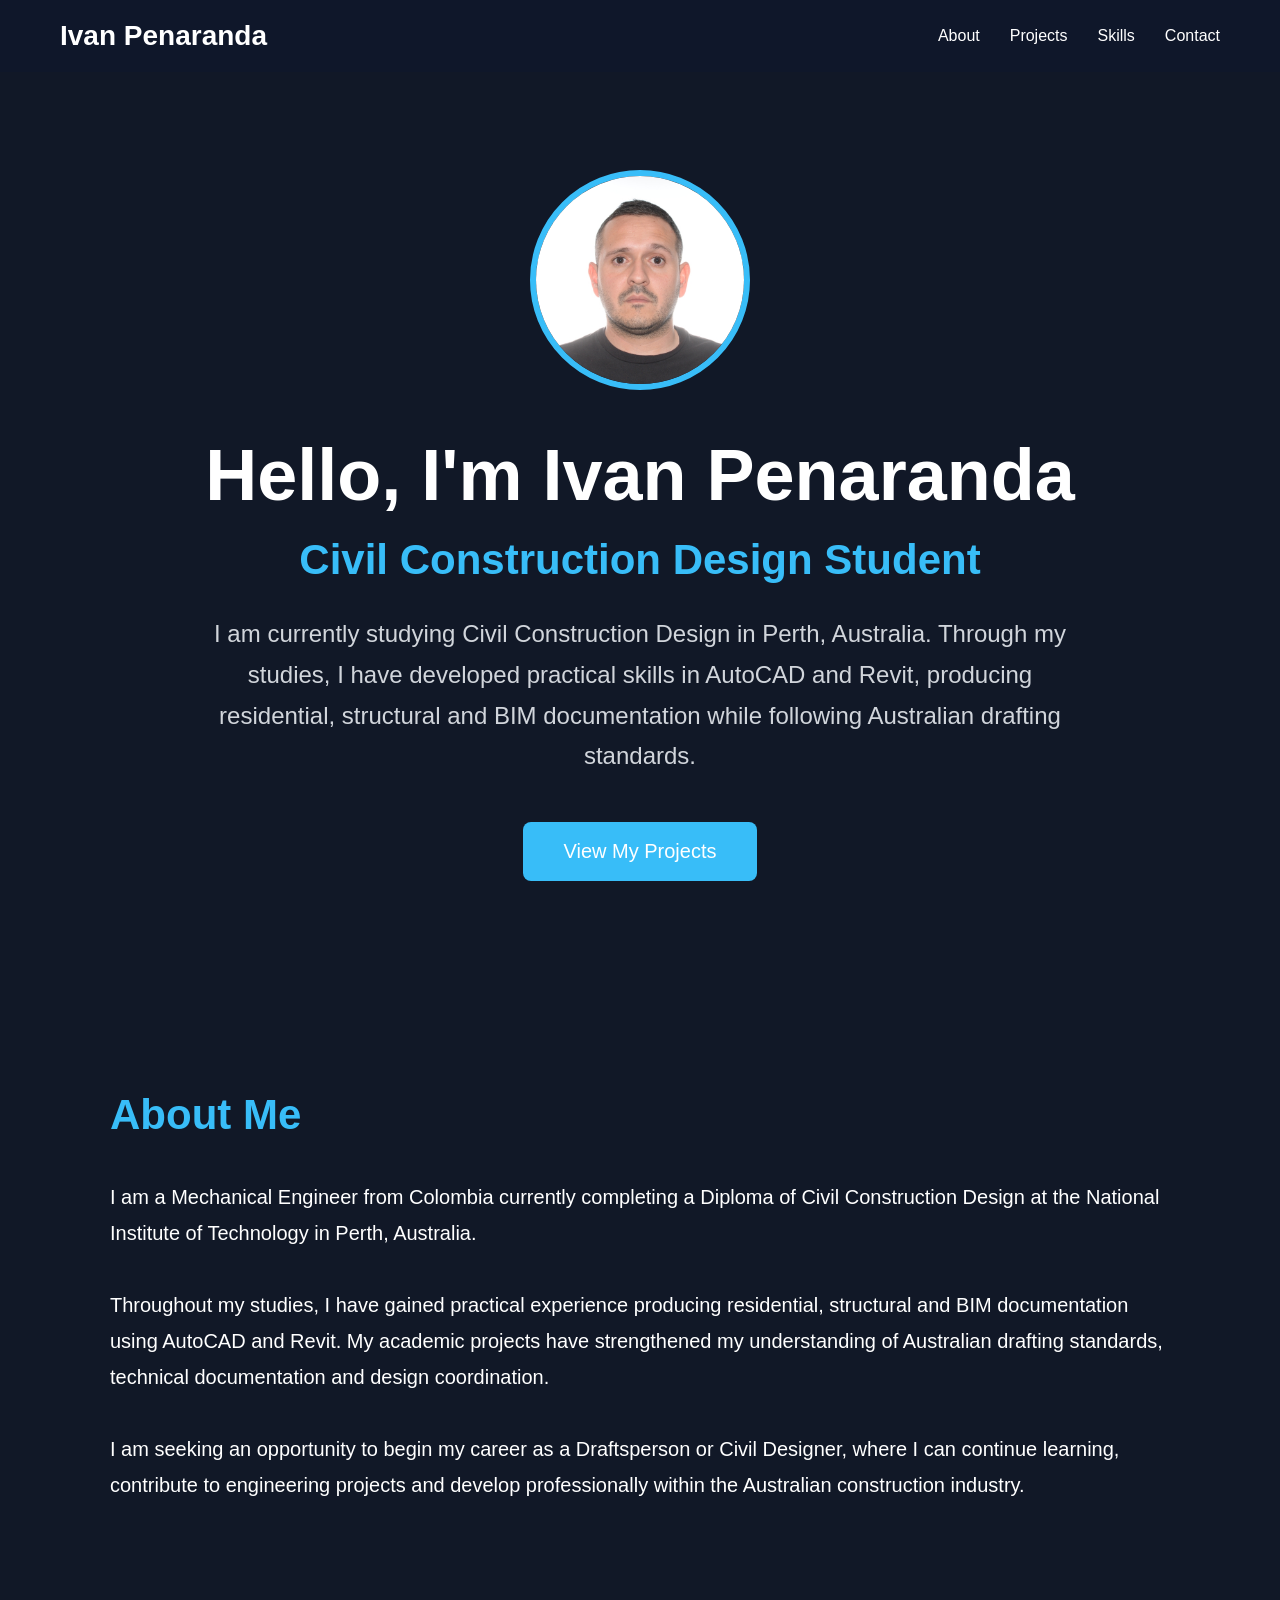
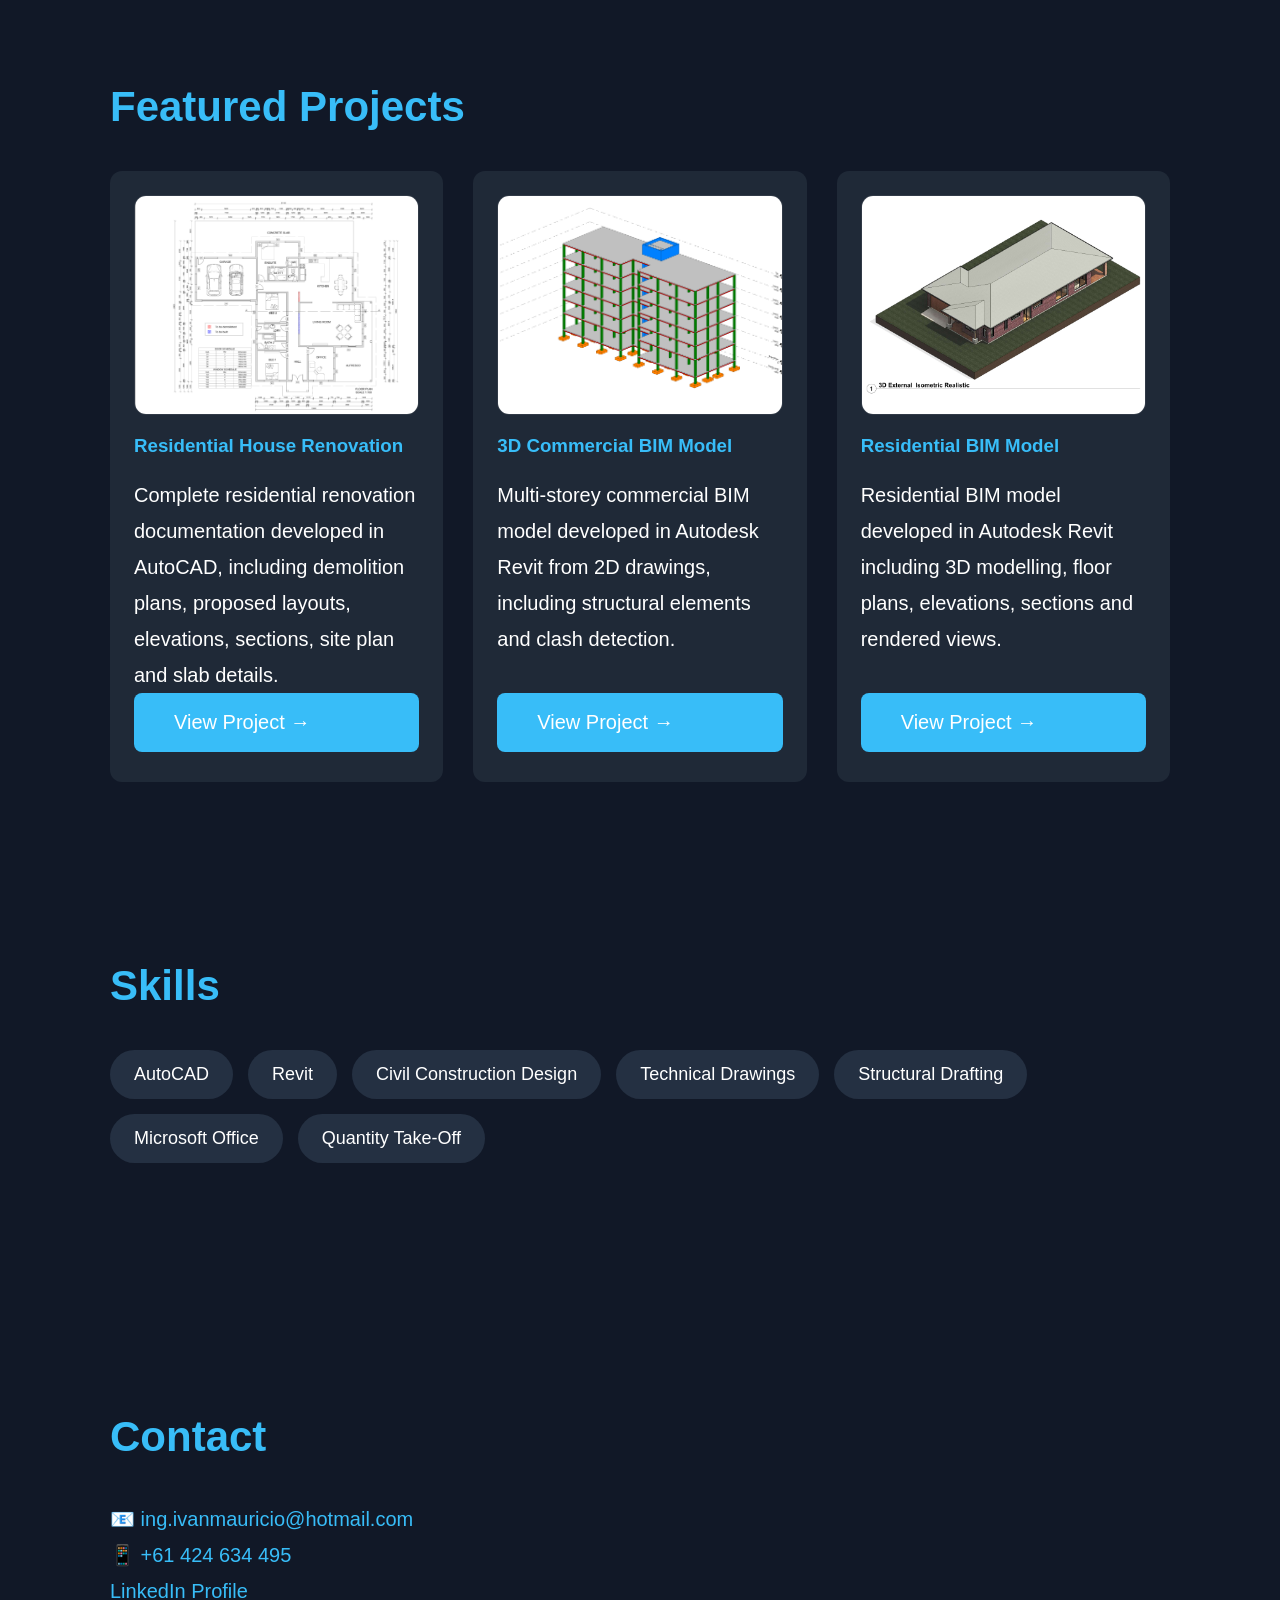
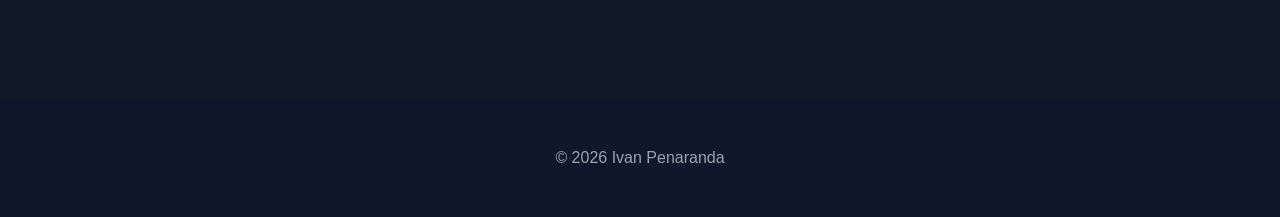
==== commit 4958dcfd: "Update index.html" ====
--- a/index.html
+++ b/index.html
@@ -178,21 +178,28 @@
         <h2>Contact</h2>
 
         <p>
-
-            📧 ing.ivanmauricio@hotmail.com
+📧
+<a href="mailto:ing.ivanmauricio@hotmail.com">
+    ing.ivanmauricio@hotmail.com
+</a>
+</p>
+
+        <p>
+    📱 <a href="tel:+61424634495">
+        +61 424 634 495
+    </a>
+</p>
+
+        <p>
+
+            <a href="https://www.linkedin.com/in/ivan-penaranda-3855b3202/" target="_blank">
+
+                LinkedIn Profile
+
+            </a>
 
         </p>
 
-        <p>
-
-            <a href="https://www.linkedin.com/in/ivan-penaranda-3855b3202/" target="_blank">
-
-                LinkedIn Profile
-
-            </a>
-
-        </p>
-
     </section>
 
     <footer>
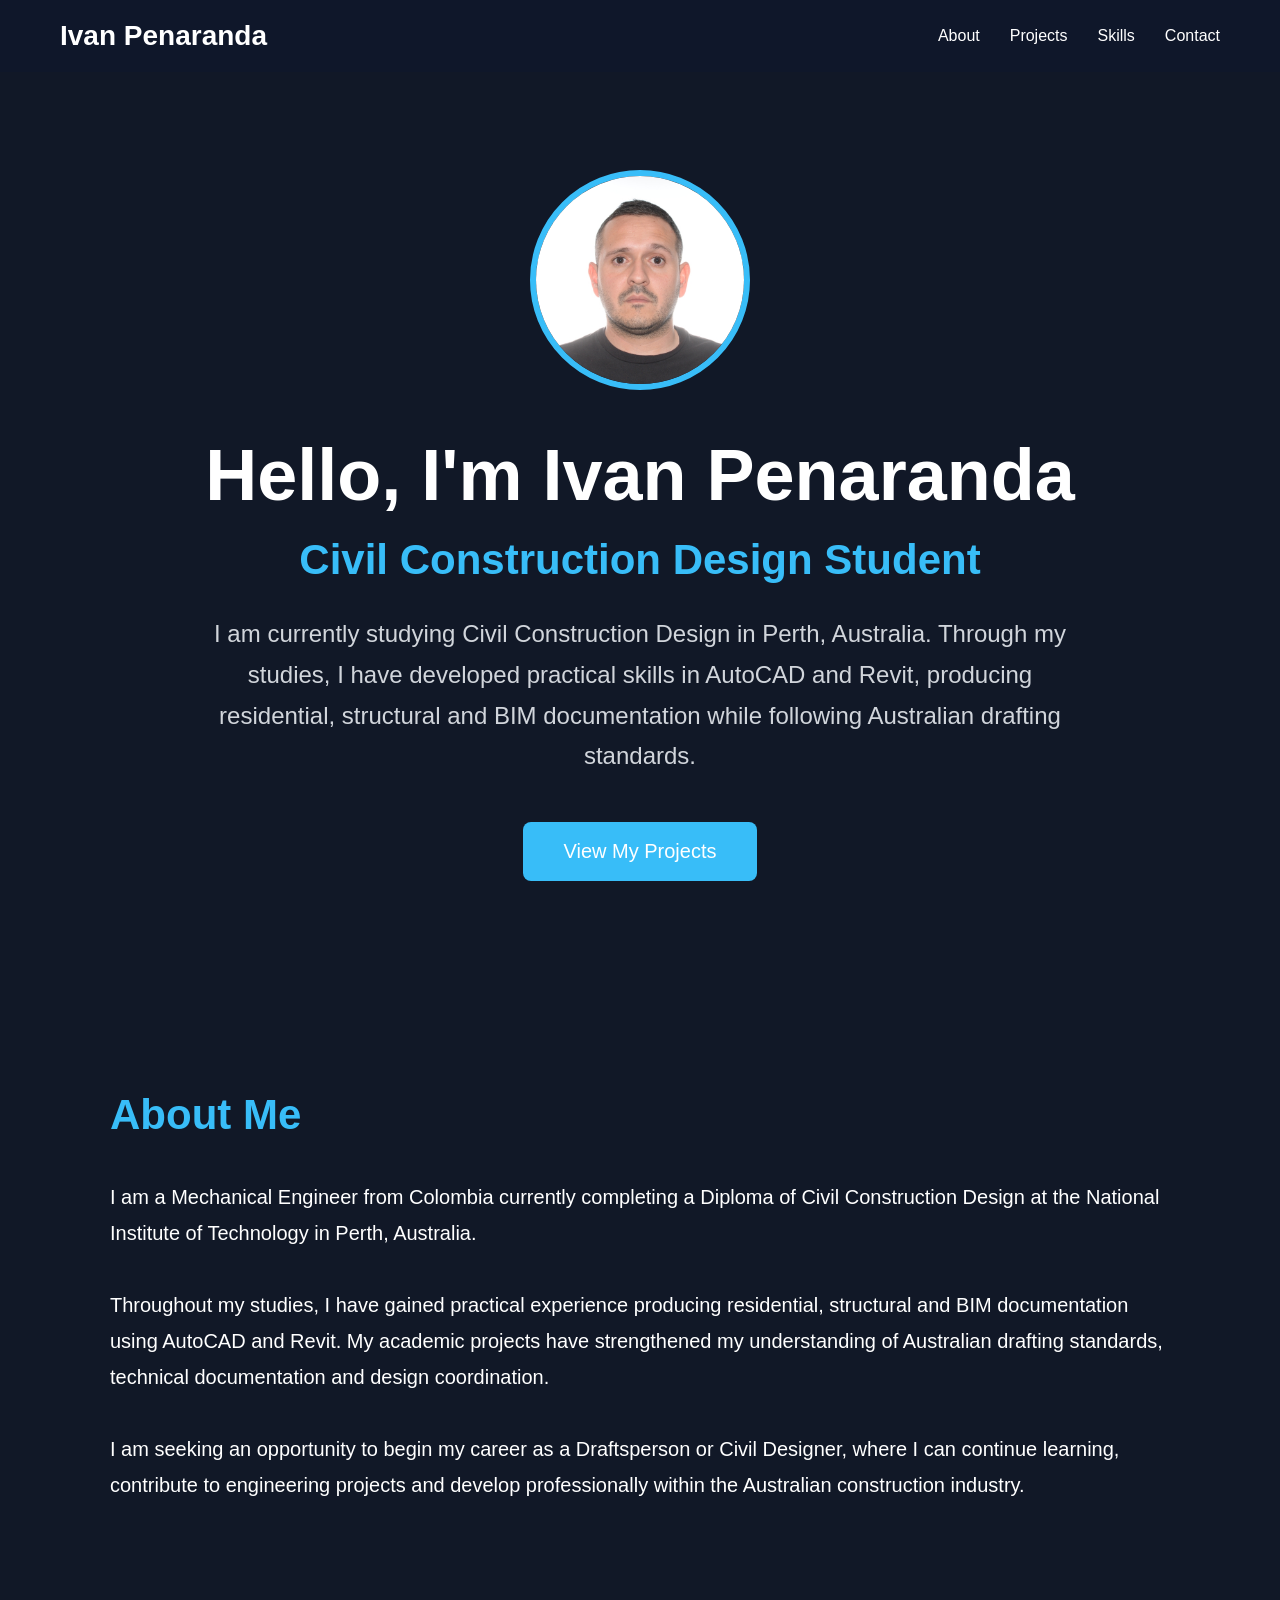
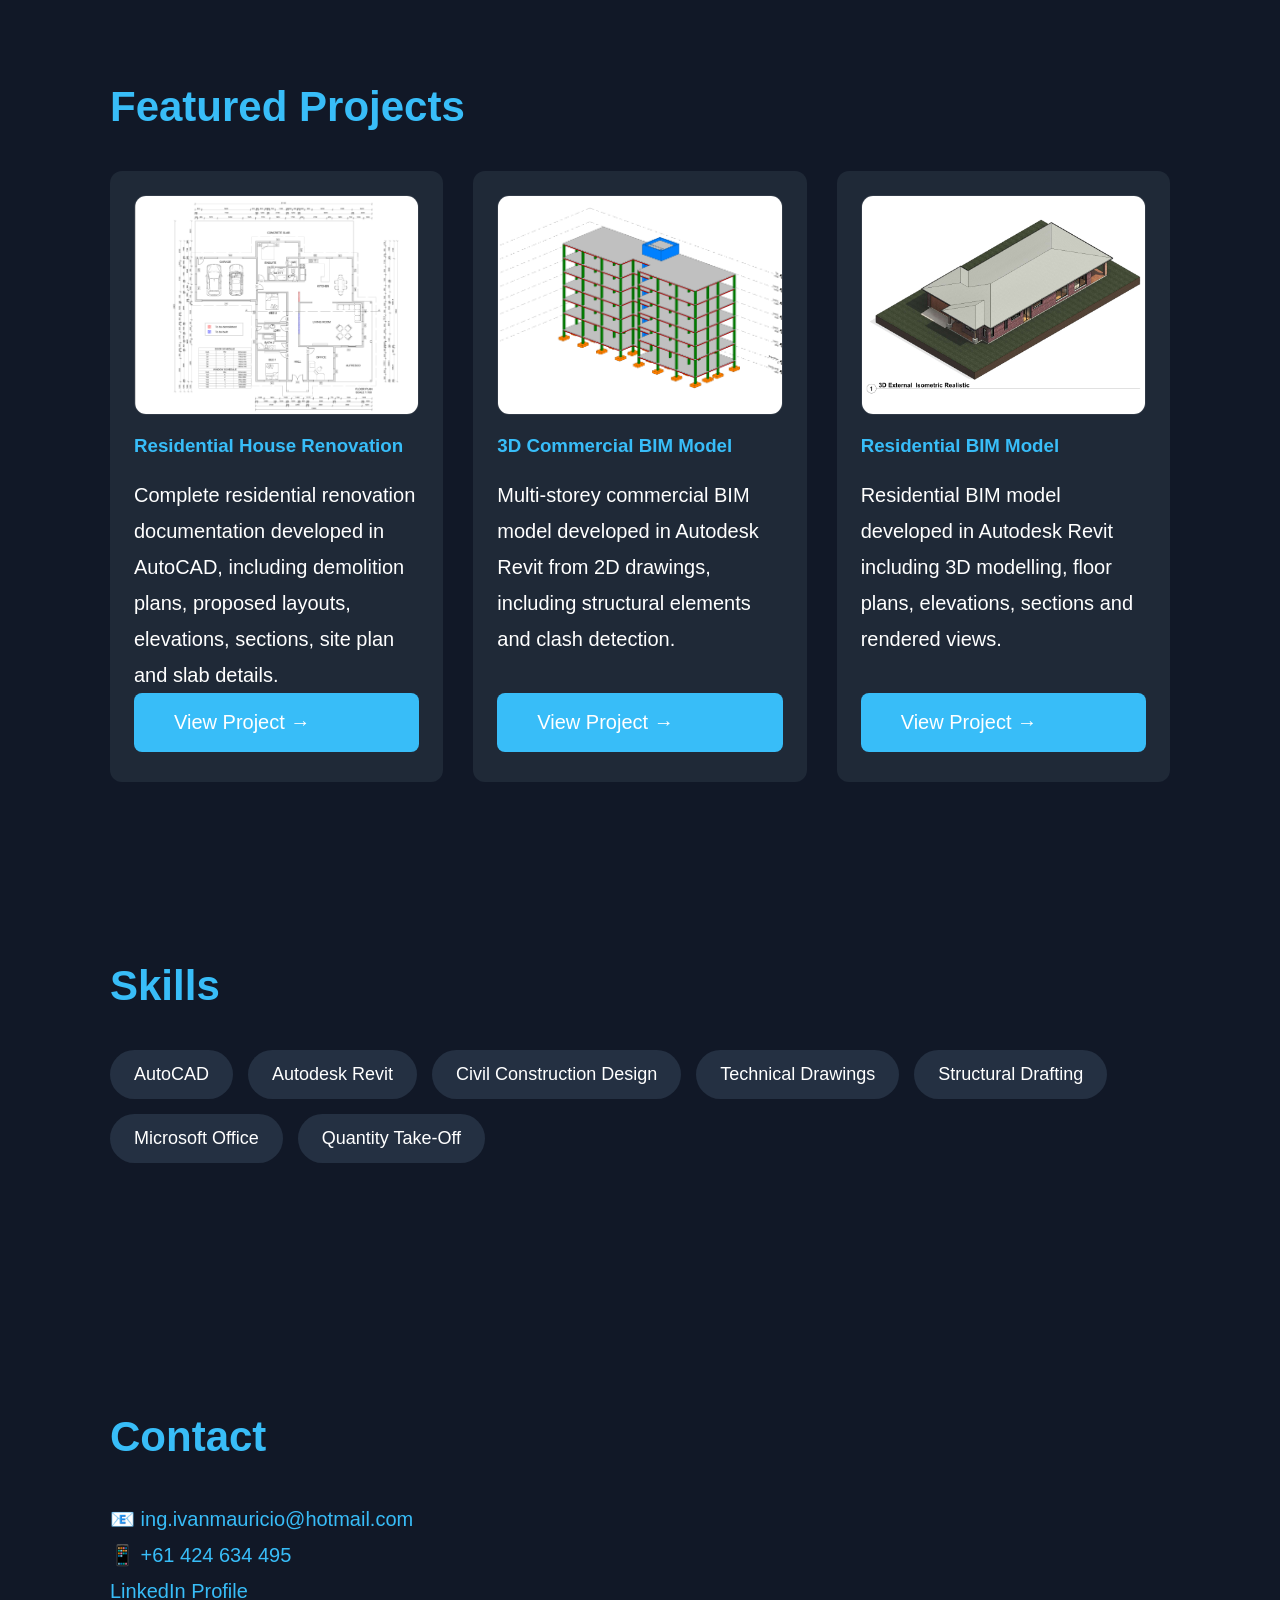
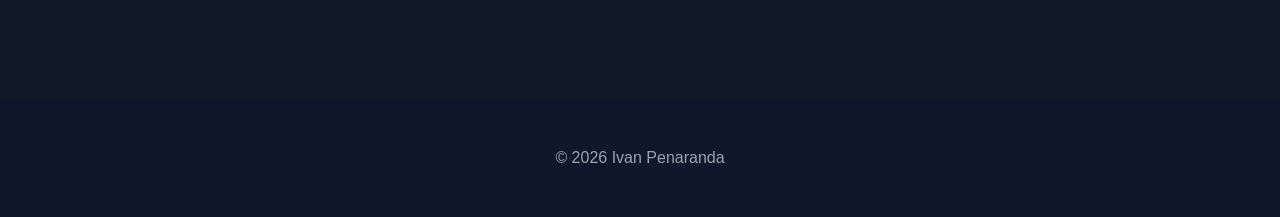
==== commit ec14afca: "Update index.html" ====
--- a/index.html
+++ b/index.html
@@ -156,7 +156,7 @@
 
             <span>AutoCAD</span>
 
-            <span>Revit</span>
+            <span>Autodesk Revit</span>
 
             <span>Civil Construction Design</span>
 
